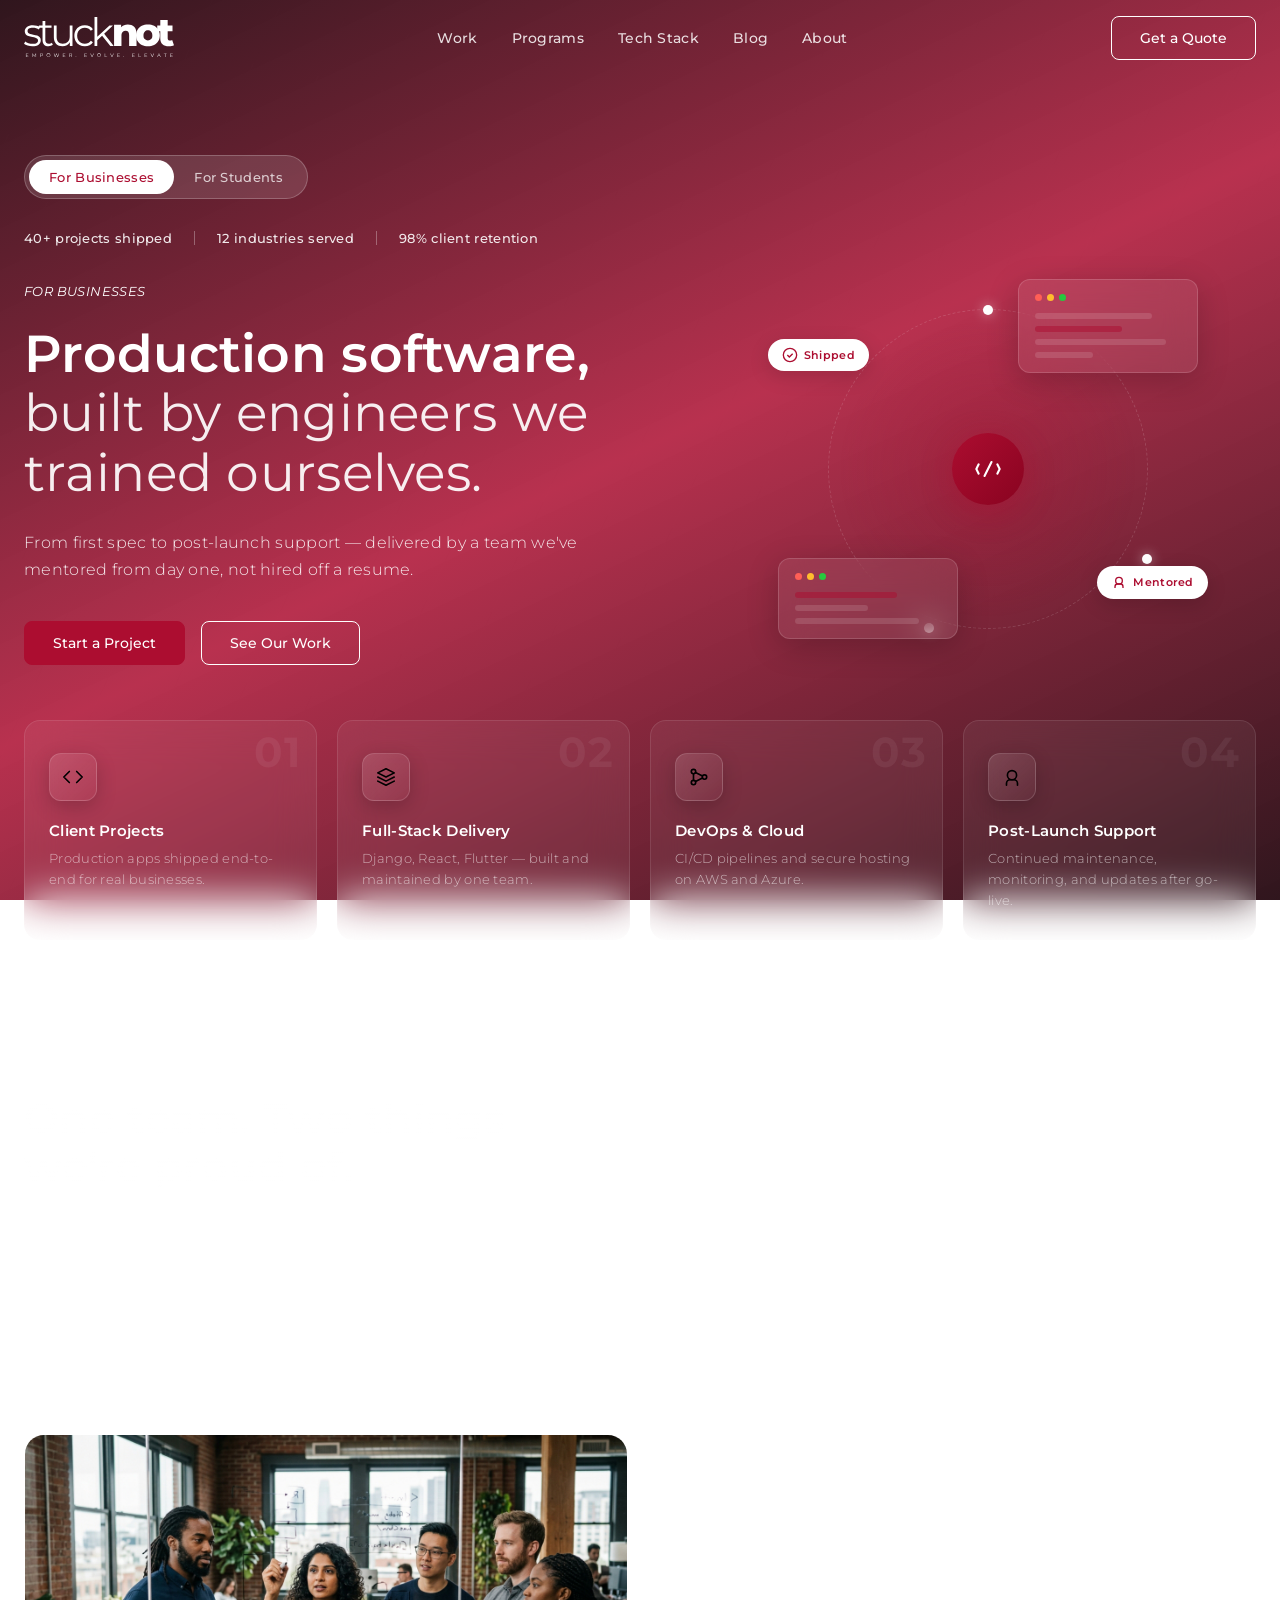
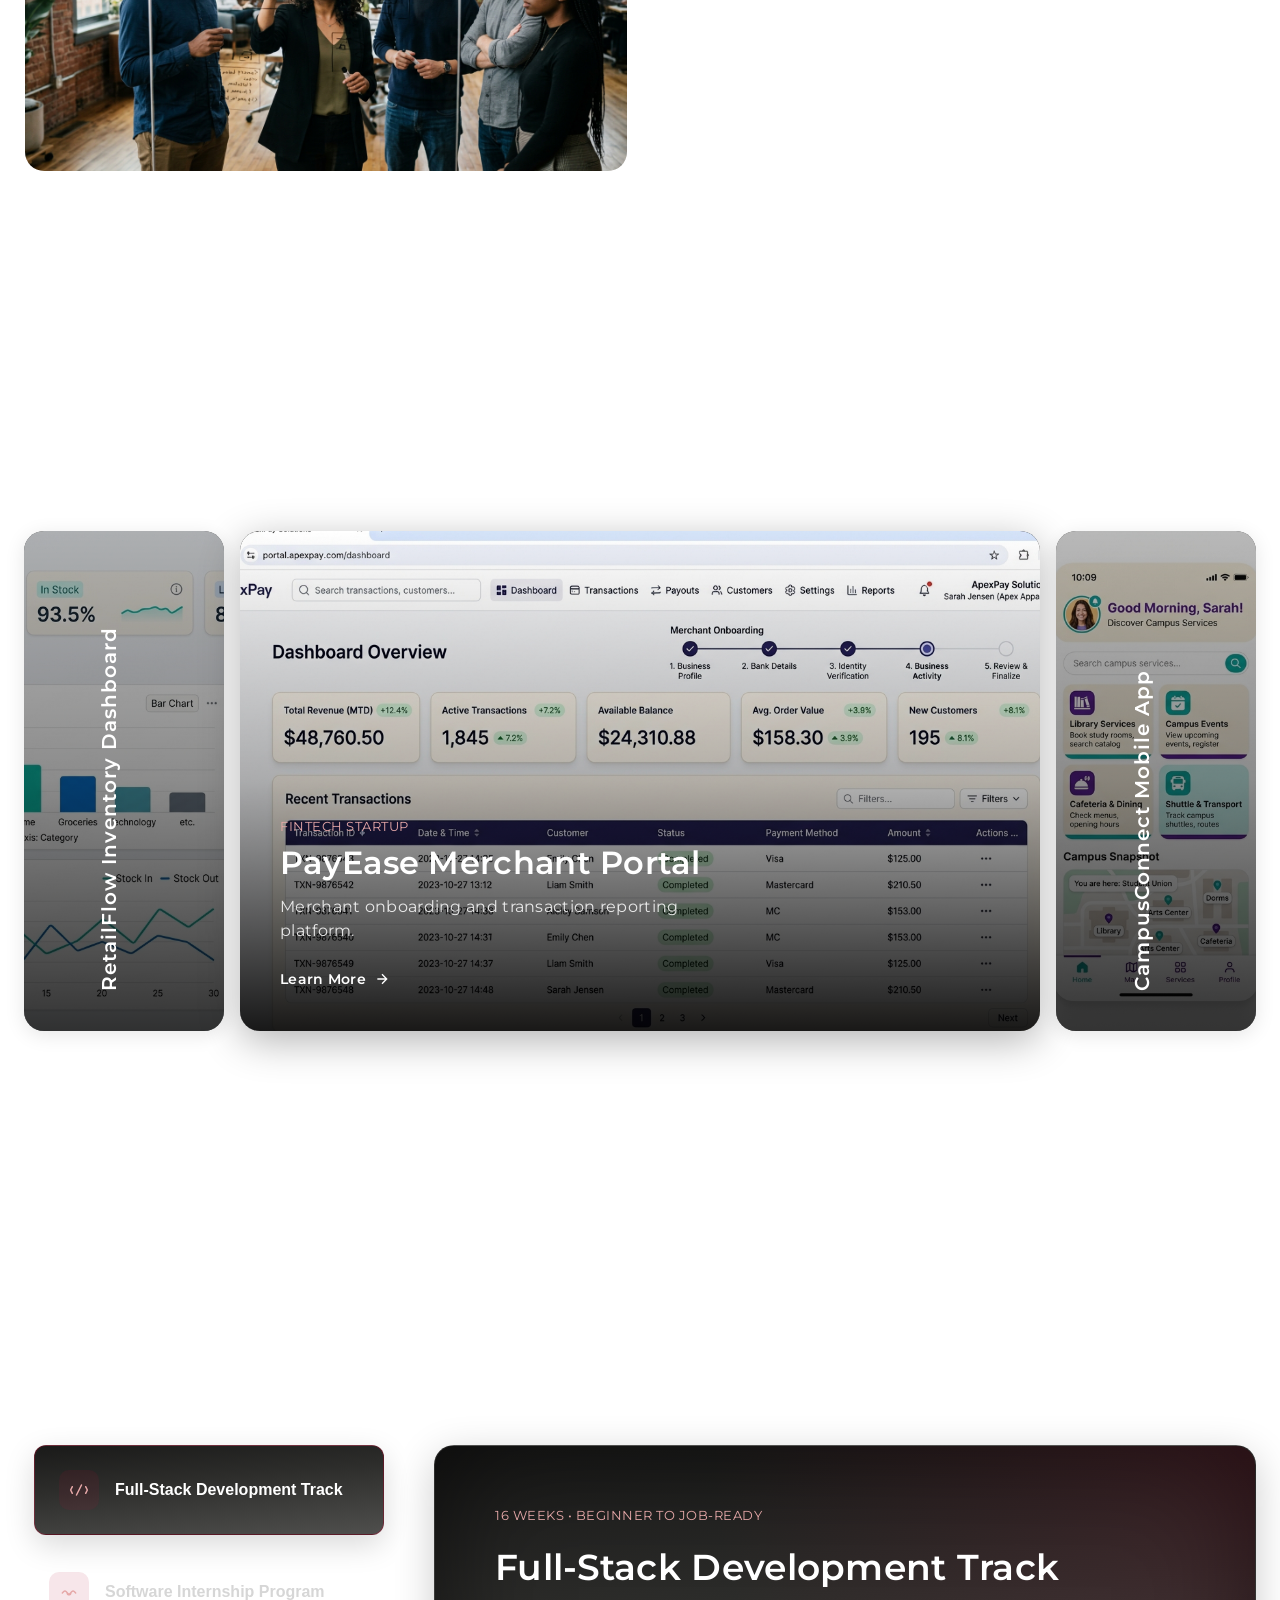
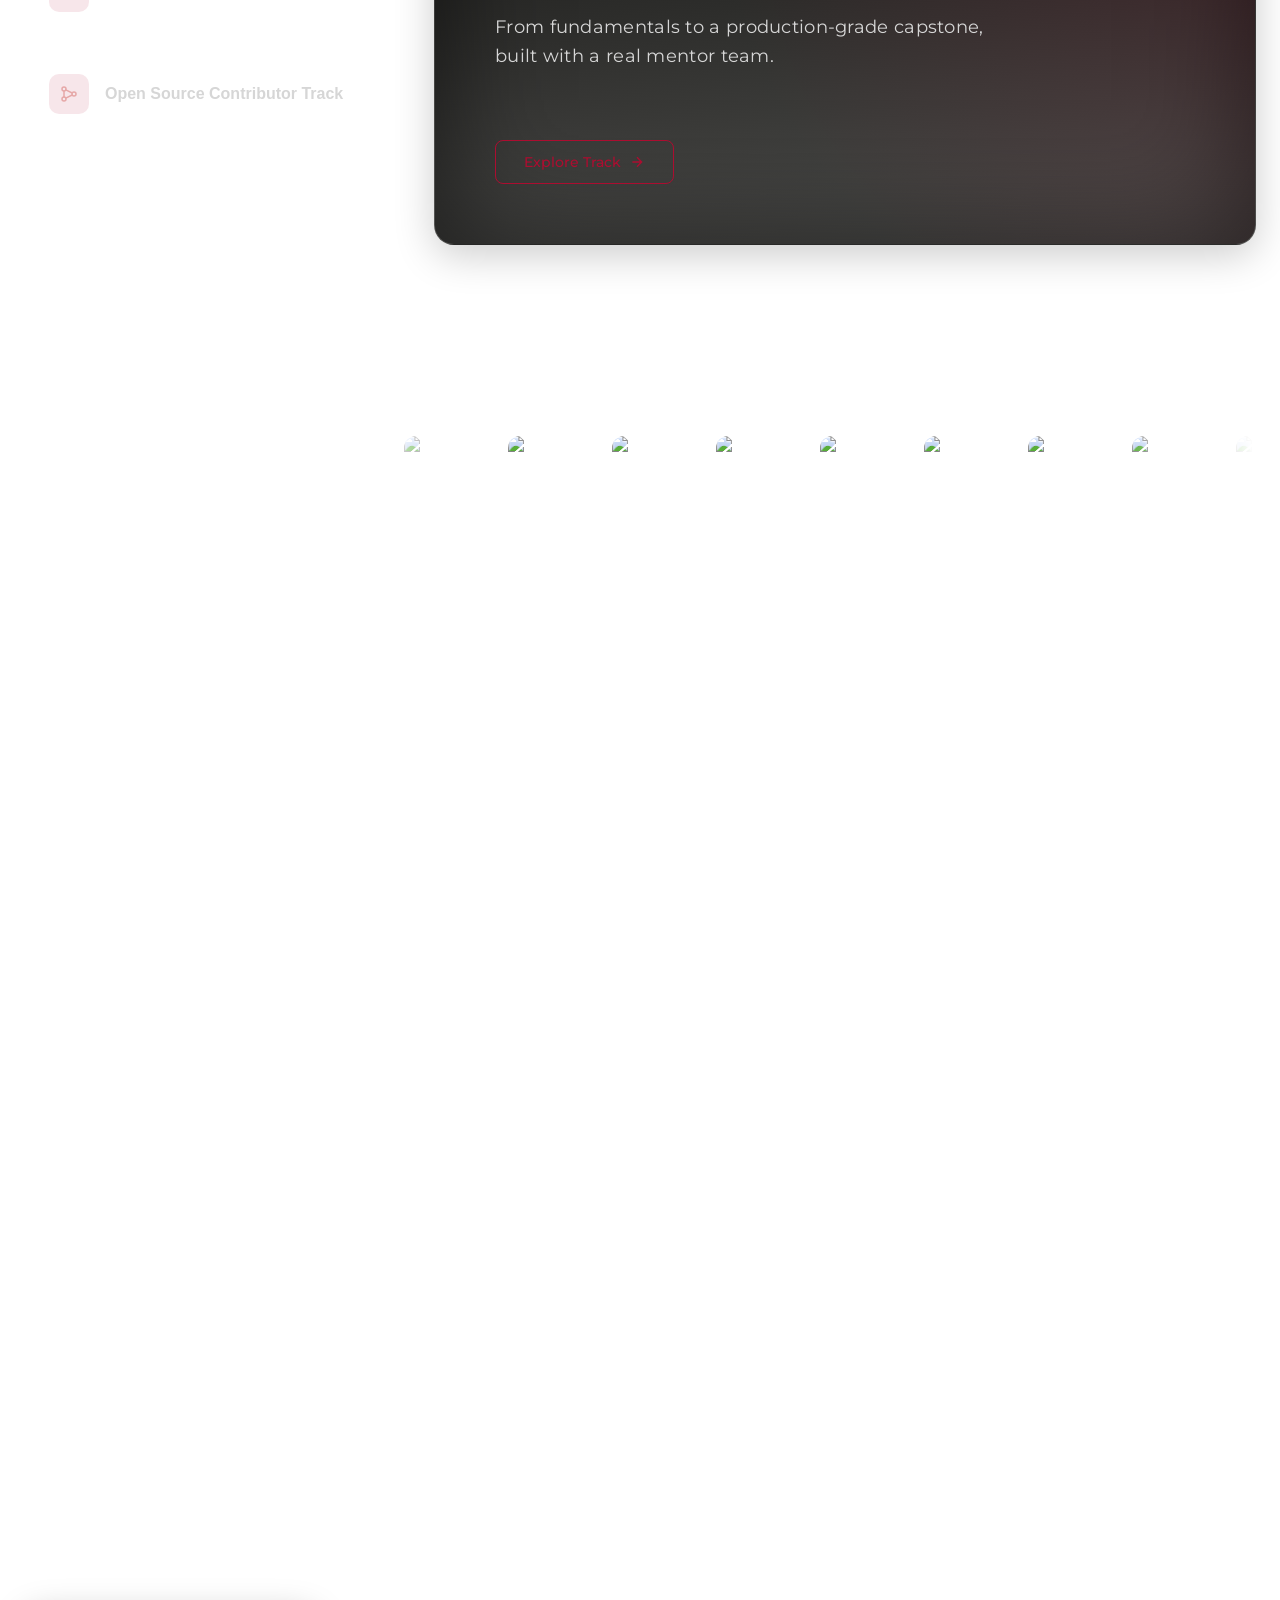
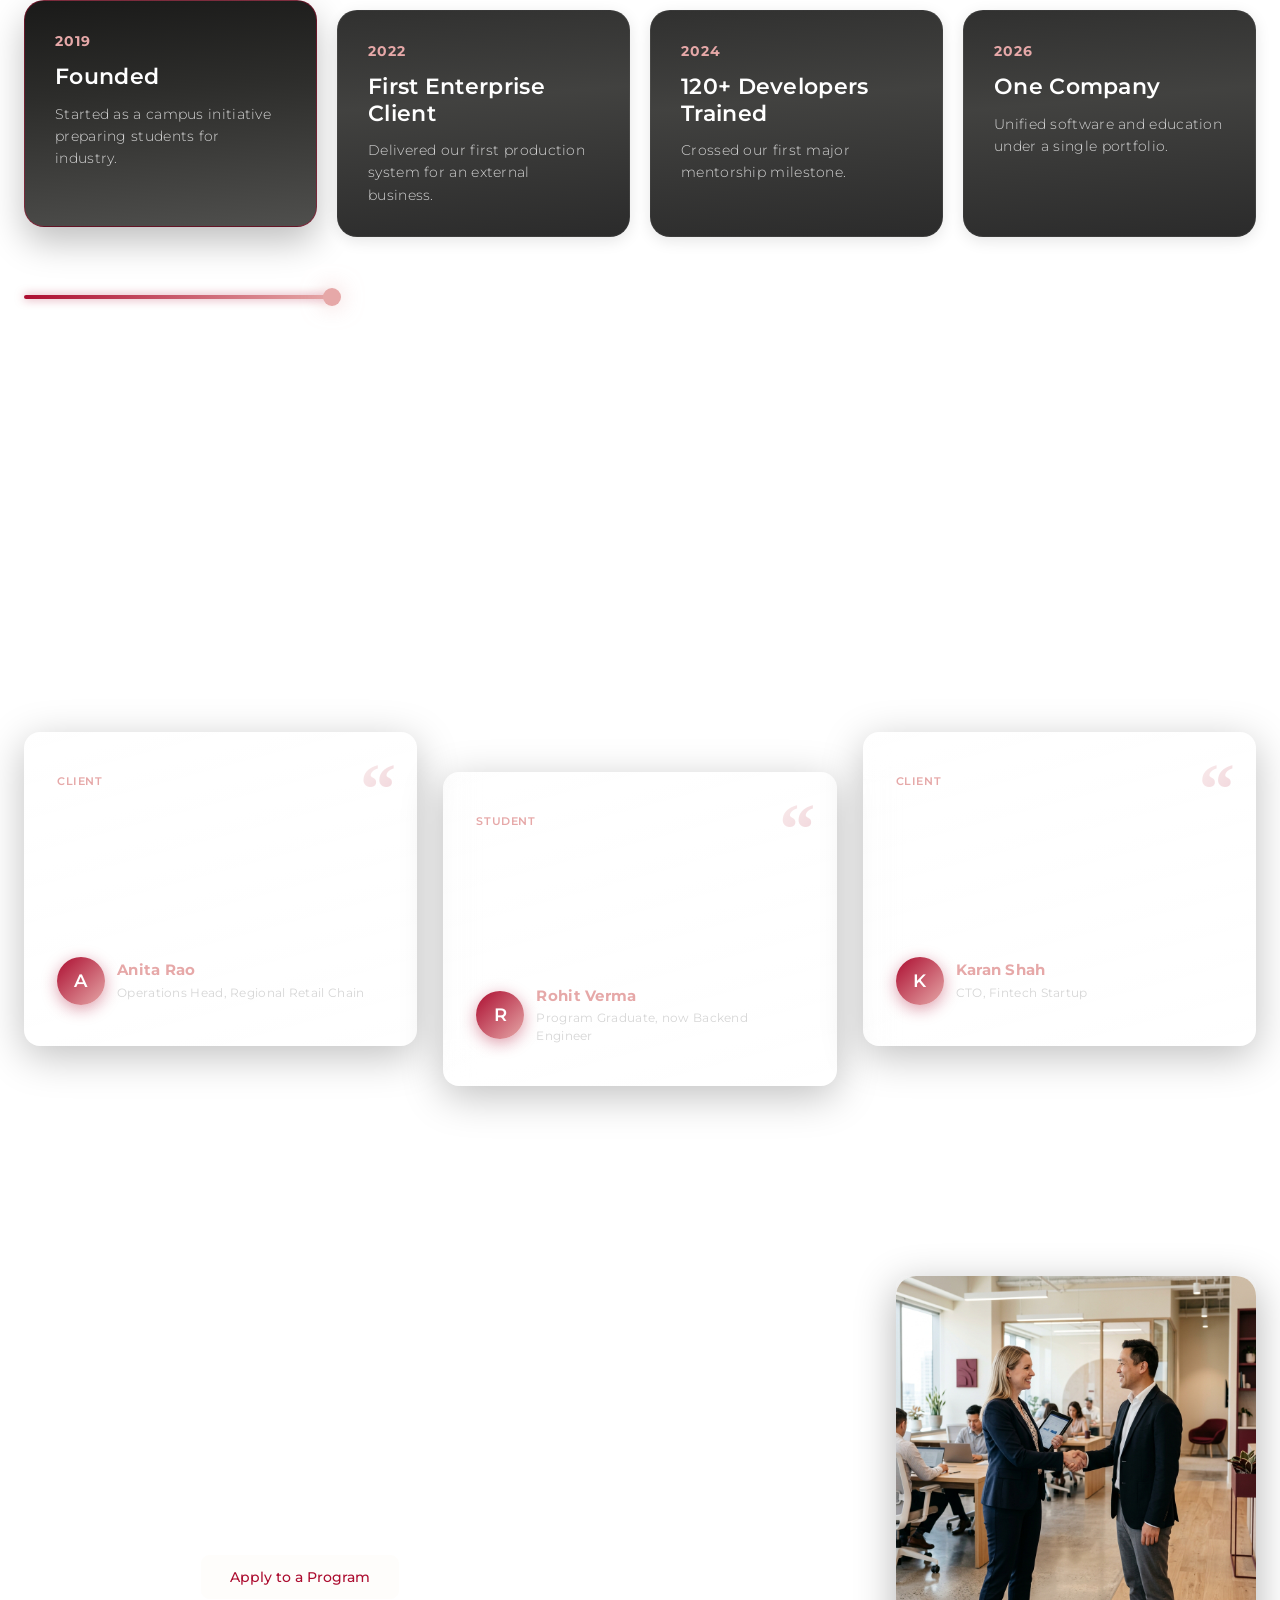
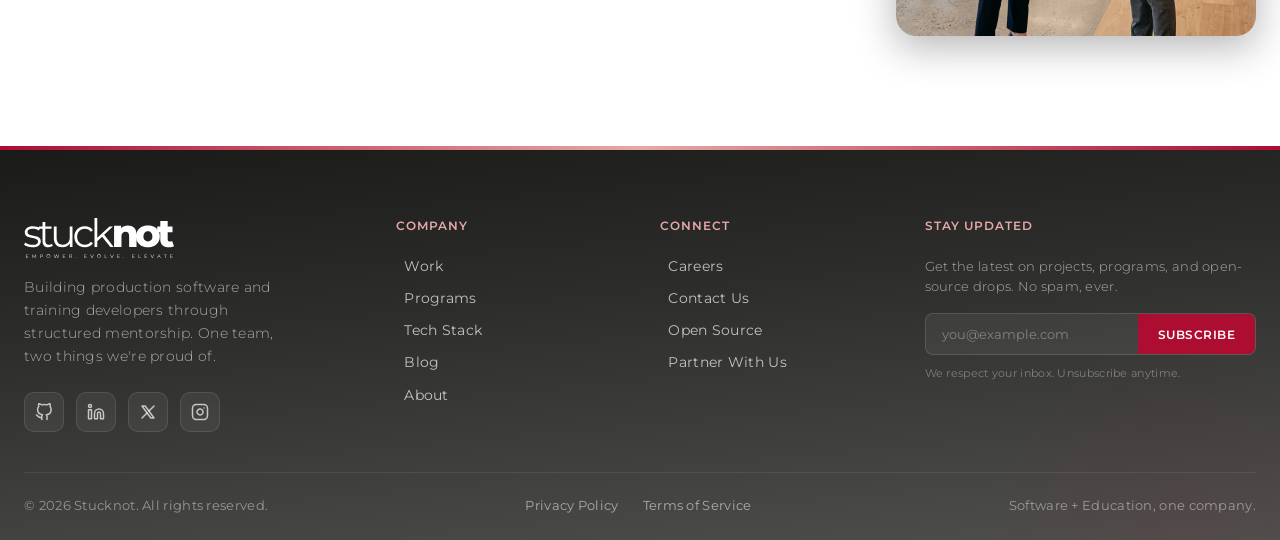
==== index.html @ c9193f36 "new design" ====
<!DOCTYPE html>
<html lang="en">

<head>
  <meta charset="UTF-8">
  <meta name="viewport" content="width=device-width, initial-scale=1.0">
  <title>Stucknot — Software. Education. One Company.</title>
  <meta name="description" content="Stucknot builds production software and trains developers through structured mentorship. One team, two things we're proud of.">
  <link rel="preconnect" href="https://fonts.googleapis.com">
  <link href="https://fonts.googleapis.com/css2?family=Montserrat:wght@300;400;500;600;700&display=swap"
    rel="stylesheet">
  <link rel="stylesheet" href="style.css">
</head>

<body data-view="company">

  <!-- ============ HEADER ============ -->
  <header class="header">
    <div class="container">
      <div class="logo">
        <a class="logo-img" aria-label="Stucknot Home">
        </a>
      </div>
      <ul class="nav-links">
        <li><a href="#work">Work</a></li>
        <li><a href="#programs">Programs</a></li>
        <li><a href="#tech">Tech Stack</a></li>
        <li><a href="#blog">Blog</a></li>
        <li><a href="#achievements">About</a></li>
      </ul>
      <div class="header-right">
        <button class="base-button secondary-btn" aria-label="Request a quote">Get a Quote</button>
      </div>
    </div>
  </header>

  <!-- ============ HERO ============ -->
  <section class="hero-bg brand-dark">
    <div class="brand-glow-blob"></div>
    <div class="hero-header">
      <div class="audience-toggle" role="tablist" aria-label="Choose your audience">
        <button class="toggle-btn active" data-view="company" role="tab" aria-selected="true">For Businesses</button>
        <button class="toggle-btn" data-view="student" role="tab" aria-selected="false">For Students</button>
      </div>
      <div class="hero-content-wrapper">
        <div class="hero-text-col" id="fade-text">
          <div class="trust-line" id="trust-line"></div>
          <div class="hero-eyebrow" id="eyebrow"></div>
          <h1 class="hero-heading-text" id="headline"></h1>
          <p class="hero-subheading-text" id="subheading"></p>
          <div class="hero-header-buttons" id="cta-buttons"></div>
        </div>
        <div class="hero-illustration-col">
          <div class="hero-anim">
            <!-- Glow blob background -->
            <div class="hero-anim-glow"></div>
            <!-- Orbiting ring -->
            <div class="hero-anim-orbit">
              <div class="orbit-dot orbit-dot-1"></div>
              <div class="orbit-dot orbit-dot-2"></div>
              <div class="orbit-dot orbit-dot-3"></div>
            </div>
            <!-- Floating code card 1 -->
            <div class="hero-float-card card-1">
              <div class="float-card-bar">
                <span class="dot red"></span><span class="dot yellow"></span><span class="dot green"></span>
              </div>
              <div class="float-card-line w80"></div>
              <div class="float-card-line w60 accent"></div>
              <div class="float-card-line w90"></div>
              <div class="float-card-line w40"></div>
            </div>
            <!-- Floating code card 2 -->
            <div class="hero-float-card card-2">
              <div class="float-card-bar">
                <span class="dot red"></span><span class="dot yellow"></span><span class="dot green"></span>
              </div>
              <div class="float-card-line w70 accent"></div>
              <div class="float-card-line w50"></div>
              <div class="float-card-line w85"></div>
            </div>
            <!-- Center icon -->
            <div class="hero-anim-center">
              <svg viewBox="0 0 24 24" fill="none" stroke="#fff" stroke-width="1.8" stroke-linecap="round" stroke-linejoin="round">
                <path d="M9 18l6-12M4 8l-2 4 2 4M20 8l2 4-2 4"/>
              </svg>
            </div>
            <!-- Floating badges -->
            <div class="hero-badge badge-1">
              <svg viewBox="0 0 24 24" width="16" height="16" fill="none" stroke="#AC0D30" stroke-width="2"><circle cx="12" cy="12" r="10"/><path d="M8 12l3 3 5-5"/></svg>
              <span>Shipped</span>
            </div>
            <div class="hero-badge badge-2">
              <svg viewBox="0 0 24 24" width="16" height="16" fill="none" stroke="#AC0D30" stroke-width="2"><path d="M12 15a5 5 0 100-10 5 5 0 000 10z"/><path d="M6 21v-2a4 4 0 014-4h4a4 4 0 014 4v2"/></svg>
              <span>Mentored</span>
            </div>
          </div>
        </div>
      </div>
    </div>
    <div class="summarise-section">
      <div class="summarise-details">
        <div class="summarise-details-list-upper">
          <div class="summarise-details-list" id="fade-cards"></div>
        </div>
      </div>
    </div>
  </section>

  <!-- ============ OUR STORY ============ -->
  <section class="our-story section decor-host">
    <div class="decor-ring"></div>
    <div class="decor-glow"></div>
    <div class="container">
      <div class="our-story-bento reveal">
        <!-- Main Text Card -->
        <div class="bento-card bento-text">
          <span class="section-eyebrow">OUR STORY</span>
          <h2 class="section-heading">One team. Two things we're proud of.</h2>
          <p class="accent-text">
            Stucknot started as a way to prepare students for the industry while they were still in
            college. Along the way we started taking on real client work — and realized the two
            weren't separate: the best developers we trained were the ones who'd shipped something
            real, and the best client work came from people who'd been properly mentored, not just hired.
            So we stopped running them as two businesses.
          </p>
        </div>
        
        <!-- Image Card -->
        <div class="bento-card bento-image">
          <img src="images/team-collaboration.jpg" alt="Stucknot team collaboration" loading="lazy" decoding="async">
        </div>
        
        <!-- Flywheel Card -->
        <div class="bento-card bento-flywheel">
          <div class="flywheel-wrap">
            <div class="flywheel">
              <svg class="flywheel-ring" viewBox="0 0 340 340">
                <defs>
                  <linearGradient id="lineGradTop" x1="0%" y1="100%" x2="0%" y2="0%">
                    <stop offset="0%" stop-color="#ffffff" stop-opacity="0" />
                    <stop offset="100%" stop-color="#ffffff" stop-opacity="0.6" />
                  </linearGradient>
                  <linearGradient id="lineGradBottom" x1="0%" y1="0%" x2="0%" y2="100%">
                    <stop offset="0%" stop-color="#ffffff" stop-opacity="0" />
                    <stop offset="100%" stop-color="#ffffff" stop-opacity="0.6" />
                  </linearGradient>
                  <linearGradient id="lineGradLeft" x1="100%" y1="0%" x2="0%" y2="0%">
                    <stop offset="0%" stop-color="#ffffff" stop-opacity="0" />
                    <stop offset="100%" stop-color="#ffffff" stop-opacity="0.6" />
                  </linearGradient>
                  <linearGradient id="lineGradRight" x1="0%" y1="0%" x2="100%" y2="0%">
                    <stop offset="0%" stop-color="#ffffff" stop-opacity="0" />
                    <stop offset="100%" stop-color="#ffffff" stop-opacity="0.6" />
                  </linearGradient>
                </defs>
                <!-- Connecting lines -->
                <line x1="170" y1="170" x2="170" y2="22" stroke="url(#lineGradTop)" stroke-width="1.5" opacity="0.6" />
                <line x1="170" y1="170" x2="170" y2="318" stroke="url(#lineGradBottom)" stroke-width="1.5" opacity="0.6" />
                <line x1="170" y1="170" x2="22" y2="170" stroke="url(#lineGradLeft)" stroke-width="1.5" opacity="0.6" />
                <line x1="170" y1="170" x2="318" y2="170" stroke="url(#lineGradRight)" stroke-width="1.5" opacity="0.6" />
                <!-- Dashed orbit ring -->
                <circle cx="170" cy="170" r="148" fill="none" stroke="#ffffff" stroke-width="2" stroke-dasharray="5 9" opacity="0.15" />
                <!-- Directional arrows -->
                <path d="M170 16 l10 18 h-20 z" fill="#ffffff" opacity="0.3" transform="rotate(35 170 170)" />
                <path d="M170 16 l10 18 h-20 z" fill="#ffffff" opacity="0.3" transform="rotate(125 170 170)" />
                <path d="M170 16 l10 18 h-20 z" fill="#ffffff" opacity="0.3" transform="rotate(215 170 170)" />
                <path d="M170 16 l10 18 h-20 z" fill="#ffffff" opacity="0.3" transform="rotate(305 170 170)" />
              </svg>
              <div class="flywheel-center">
                <div class="flywheel-center-label">ONE<br>COMPANY</div>
              </div>
              <div class="flywheel-node node-top">
                <div class="node-icon"><svg viewBox="0 0 24 24" fill="none" stroke="#fff" stroke-width="1.8" stroke-linecap="round" stroke-linejoin="round">
                    <path d="M11 14l-2.5-2.5a2 2 0 00-2.8 0L4 13.2M13 14l2.5-2.5a2 2 0 012.8 0L20 13.2M11 14l1 1a1.5 1.5 0 002-2M13 14l-1 1a1.5 1.5 0 01-2-2" />
                  </svg></div>
                <div class="node-label">Client Projects</div>
              </div>
              <div class="flywheel-node node-right">
                <div class="node-icon"><svg viewBox="0 0 24 24" fill="none" stroke="#fff" stroke-width="1.8" stroke-linecap="round" stroke-linejoin="round">
                    <path d="M12 15a5 5 0 100-10 5 5 0 000 10z" />
                    <path d="M6 21v-2a4 4 0 014-4h4a4 4 0 014 4v2" />
                  </svg></div>
                <div class="node-label">Mentor-Led Delivery</div>
              </div>
              <div class="flywheel-node node-bottom">
                <div class="node-icon"><svg viewBox="0 0 24 24" fill="none" stroke="#fff" stroke-width="1.8" stroke-linecap="round" stroke-linejoin="round">
                    <circle cx="6" cy="6" r="2.4" />
                    <circle cx="6" cy="18" r="2.4" />
                    <circle cx="18" cy="12" r="2.4" />
                    <path d="M6 8.4v7.2M8.2 7l7.6 3.8M8.2 17l7.6-3.8" />
                  </svg></div>
                <div class="node-label">Open Source</div>
              </div>
              <div class="flywheel-node node-left">
                <div class="node-icon"><svg viewBox="0 0 24 24" fill="none" stroke="#fff" stroke-width="1.8" stroke-linecap="round" stroke-linejoin="round">
                    <path d="M12 3l9 4.5-9 4.5-9-4.5L12 3z" />
                    <path d="M3 12l9 4.5 9-4.5M3 16.5l9 4.5 9-4.5" />
                  </svg></div>
                <div class="node-label">Careers, Not<br>Certificates</div>
              </div>
            </div>
          </div>
        </div>
      </div>
    </div>
  </section>

  <!-- ============ FEATURED WORK ============ -->
  <section class="section decor-host" id="work">
    <div class="decor-ring"></div>
    <div class="decor-glow"></div>
    <div class="container">
      <span class="section-eyebrow">FEATURED WORK</span>
      <h2 class="section-heading">Real projects, real businesses.</h2>
      <div class="card-grid" id="projects-grid"></div>
    </div>
  </section>

  <!-- ============ PROGRAMS ============ -->
  <section class="section programs decor-host" id="programs">
    <div class="decor-ring"></div>
    <div class="decor-glow"></div>
    <div class="container reveal">
      <span class="section-eyebrow">PROGRAMS</span>
      <h2 class="section-heading">Structured paths, not loose tutorials.</h2>
      <div class="programs-tabs-container" id="programs-tabs"></div>
    </div>
  </section>

  <!-- ============ TECH STACK ============ -->
  <section class="section tech-section decor-host" id="tech">
    <div class="decor-ring"></div>
    <div class="decor-glow"></div>
    <div class="container reveal tech-flex-container">
      <div class="tech-text-wrap">
        <span class="section-eyebrow">OUR TECH STACK</span>
        <h2 class="section-heading" style="margin-bottom: 0; font-size: 24px;">Built with tools that scale.</h2>
      </div>
      <div class="tech-marquee-wrapper" id="tech-marquee"></div>
    </div>
  </section>

  <!-- ============ OPEN SOURCE & BLOG ============ -->
  <section class="section oss-blog decor-host" id="blog">
    <div class="decor-ring"></div>
    <div class="decor-glow"></div>
    <div class="container reveal">
      <span class="section-eyebrow">BUILDING IN PUBLIC</span>
      <h2 class="section-heading">Technical writing and open source.</h2>
      <div class="oss-blog-inner">
        <div>
          <div class="list-block-heading">Latest from the blog</div>
          <div id="blog-list"></div>
        </div>
        <div>
          <div class="list-block-heading">Open source repositories</div>
          <div id="repo-list"></div>
        </div>
      </div>
    </div>
  </section>

  <!-- ============ ACHIEVEMENTS ============ -->
  <section class="section achievements decor-host" id="achievements">
    <div class="decor-ring"></div>
    <div class="decor-glow"></div>
    <div class="container reveal">
      <span class="section-eyebrow">ACHIEVEMENTS</span>
      <h2 class="section-heading">A track record, not just a promise.</h2>
      <div class="progress-stepper" id="milestone-grid"></div>
    </div>
  </section>

  <!-- ============ TESTIMONIALS ============ -->
  <section class="section testimonial decor-host">
    <div class="decor-ring"></div>
    <div class="decor-glow"></div>
    <div class="container reveal">
      <span class="section-eyebrow">TESTIMONIALS</span>
      <h2 class="section-heading">From clients and graduates alike.</h2>
      <div class="testimonial-grid" id="testimonial-grid"></div>
    </div>
  </section>

  <!-- ============ CONTACT ============ -->
  <section class="section contact-us brand-dark">
    <div class="brand-glow-blob"></div>
    <div class="container contact-inner reveal">
      <div class="contact-left">
        <span class="section-eyebrow on-dark">GET STARTED</span>
        <h2 class="section-heading on-dark">Whichever brought you here, let's talk.</h2>
        <p class="contact-desc">
          Whether you need software built or you're ready to start building it yourself, the first step is the same
          conversation.
        </p>
        <div class="contact-buttons">
          <button class="base-button secondary-btn" aria-label="Start a project inquiry">Start a Project</button>
          <button class="base-button btn-white" aria-label="Apply to a training program">Apply to a Program</button>
        </div>
      </div>
      <div class="contact-illustration">
        <img src="images/contact-partnership.png" alt="Partnership illustration" loading="lazy" decoding="async">
      </div>
    </div>
  </section>

  <!-- ============ FOOTER ============ -->
  <footer class="footer brand-dark">
    <div class="container">
      <div class="footer-main">
        <div class="footer-inner">
          <!-- Brand Column -->
          <div>
            <div class="logo">
              <a class="logo-img" aria-label="Stucknot Home"></a>
            </div>
            <p class="footer-brand-desc">Building production software and training developers through structured mentorship. One team, two things we're proud of.</p>
            <div class="footer-social">
              <a href="#" class="footer-social-link" aria-label="GitHub">
                <svg viewBox="0 0 24 24" fill="none" stroke="currentColor" stroke-width="2" stroke-linecap="round" stroke-linejoin="round">
                  <path d="M9 19c-5 1.5-5-2.5-7-3m14 6v-3.87a3.37 3.37 0 0 0-.94-2.61c3.14-.35 6.44-1.54 6.44-7A5.44 5.44 0 0 0 20 4.77 5.07 5.07 0 0 0 19.91 1S18.73.65 16 2.48a13.38 13.38 0 0 0-7 0C6.27.65 5.09 1 5.09 1A5.07 5.07 0 0 0 5 4.77a5.44 5.44 0 0 0-1.5 3.78c0 5.42 3.3 6.61 6.44 7A3.37 3.37 0 0 0 9 18.13V22"/>
                </svg>
              </a>
              <a href="#" class="footer-social-link" aria-label="LinkedIn">
                <svg viewBox="0 0 24 24" fill="none" stroke="currentColor" stroke-width="2" stroke-linecap="round" stroke-linejoin="round">
                  <path d="M16 8a6 6 0 0 1 6 6v7h-4v-7a2 2 0 0 0-2-2 2 2 0 0 0-2 2v7h-4v-7a6 6 0 0 1 6-6z"/>
                  <rect x="2" y="9" width="4" height="12"/>
                  <circle cx="4" cy="4" r="2"/>
                </svg>
              </a>
              <a href="#" class="footer-social-link" aria-label="Twitter / X">
                <svg viewBox="0 0 24 24" fill="none" stroke="currentColor" stroke-width="2" stroke-linecap="round" stroke-linejoin="round">
                  <path d="M4 4l11.733 16H20L8.267 4H4z"/>
                  <path d="M4 20l6.768-6.768M13.232 10.768L20 4"/>
                </svg>
              </a>
              <a href="#" class="footer-social-link" aria-label="Instagram">
                <svg viewBox="0 0 24 24" fill="none" stroke="currentColor" stroke-width="2" stroke-linecap="round" stroke-linejoin="round">
                  <rect x="2" y="2" width="20" height="20" rx="5" ry="5"/>
                  <path d="M16 11.37A4 4 0 1 1 12.63 8 4 4 0 0 1 16 11.37z"/>
                  <line x1="17.5" y1="6.5" x2="17.51" y2="6.5"/>
                </svg>
              </a>
            </div>
          </div>

          <!-- Company Column -->
          <div>
            <div class="footer-col-heading">Company</div>
            <div class="footer-links">
              <a href="#work">Work</a>
              <a href="#programs">Programs</a>
              <a href="#tech">Tech Stack</a>
              <a href="#blog">Blog</a>
              <a href="#achievements">About</a>
            </div>
          </div>

          <!-- Connect Column -->
          <div>
            <div class="footer-col-heading">Connect</div>
            <div class="footer-links">
              <a href="#">Careers</a>
              <a href="#">Contact Us</a>
              <a href="#">Open Source</a>
              <a href="#">Partner With Us</a>
            </div>
          </div>

          <!-- Newsletter Column -->
          <div>
            <div class="footer-col-heading">Stay Updated</div>
            <p class="footer-newsletter-desc">Get the latest on projects, programs, and open-source drops. No spam, ever.</p>
            <form class="footer-newsletter-form" onsubmit="event.preventDefault();">
              <input type="email" class="footer-newsletter-input" placeholder="you@example.com" aria-label="Email address" required>
              <button type="submit" class="footer-newsletter-btn">Subscribe</button>
            </form>
            <p class="footer-newsletter-note">We respect your inbox. Unsubscribe anytime.</p>
          </div>
        </div>
      </div>

      <div class="footer-bottom">
        <span>&copy; 2026 Stucknot. All rights reserved.</span>
        <div class="footer-bottom-links">
          <a href="#">Privacy Policy</a>
          <a href="#">Terms of Service</a>
        </div>
        <span>Software + Education, one company.</span>
      </div>
    </div>
  </footer>

  <!-- Back to Top Button -->
  <button id="back-to-top" class="back-to-top" aria-label="Scroll to top">
    <svg viewBox="0 0 24 24" fill="none" stroke="currentColor" stroke-width="2.5" stroke-linecap="round" stroke-linejoin="round">
      <path d="M18 15l-6-6-6 6"/>
    </svg>
  </button>

  <script src="main.js"></script>
</body>

</html>
---- style.css ----
/* ==========================================================================
   STUCKNOT — Hero Brand Gradient Theme
   Matches the exact rich Maroon hero section:
   - Gradient: 155deg deep burgundy (rgba(30,2,10,0.88)) to vibrant maroon (rgba(172,13,48,0.82))
   - Subtle repeating grid overlay lines
   - Clean elevated white cards with rich maroon icons & accents
   ========================================================================== */

/* ---------- 1. DESIGN TOKENS ---------- */
:root {
  /* Brand Colors — strict palette */
  --maroon: #AC0D30;
  --maroon-dark: #890320;
  --maroon-light: #c14a5d;
  --maroon-tint: rgba(172, 13, 48, 0.08);

  /* Expanded Brand Colors */
  --cream: #FEFDFB;
  --cream-warm: #F8F4F0;
  --rose: #E6A8A8;
  --charcoal: #4F4F4D;
  --black: #000000;
  --silver: #D6D6D6;

  /* Hero Gradient Colors */
  --bg-gradient-start: rgba(30, 2, 10, 0.92);
  --bg-gradient-mid: rgba(172, 13, 48, 0.85);
  --bg-gradient-end: rgba(30, 2, 10, 0.92);

  /* Card & Text Colors */
  --white: #ffffff;
  --card-bg: var(--cream);
  --text-dark: var(--black);
  --text-sub: var(--charcoal);
  --text-muted: var(--silver);
  --text-light: rgba(255, 255, 255, 0.92);
  --text-light-sub: rgba(255, 255, 255, 0.82);

  /* Shadows & Radii */
  --card-shadow: 0 10px 35px rgba(0, 0, 0, 0.18);
  --card-shadow-hover: 0 16px 45px rgba(0, 0, 0, 0.28);
  --radius-sm: 8px;
  --radius-md: 12px;
  --radius-lg: 16px;
  --radius-full: 9999px;

  /* Transitions */
  --ease-out: cubic-bezier(0.16, 1, 0.3, 1);
  --transition-base: 0.3s var(--ease-out);
  --transition-fast: 0.2s var(--ease-out);
}

/* Global Reveal Animations */
.reveal {
  opacity: 0;
  transform: translateY(30px);
  transition: opacity 0.8s var(--ease-out), transform 0.8s var(--ease-out);
}

.reveal.visible {
  opacity: 1;
  transform: translateY(0);
}

.reveal-stagger-1 { transition-delay: 0.1s; }
.reveal-stagger-2 { transition-delay: 0.2s; }
.reveal-stagger-3 { transition-delay: 0.3s; }
.reveal-stagger-4 { transition-delay: 0.4s; }

/* ---------- 2. RESET & BODY (Exact Hero Gradient) ---------- */
*,
*:before,
*:after {
  box-sizing: border-box;
  margin: 0;
  padding: 0;
}

html {
  scroll-behavior: smooth;
  scroll-padding-top: 80px;
  overflow-x: hidden;
}

body {
  font-family: 'Montserrat', sans-serif;
  font-size: 16px;
  line-height: 1.5;
  letter-spacing: .3px;
  color: var(--text-light);
  -webkit-font-smoothing: antialiased;
  -moz-osx-font-smoothing: grayscale;
  overflow-x: hidden;
}

body::before {
  content: '';
  position: fixed;
  top: 0;
  left: 0;
  width: 100%;
  height: 100vh;
  z-index: -1;
  background:
    linear-gradient(155deg, var(--bg-gradient-start) 0%, var(--bg-gradient-mid) 50%, var(--bg-gradient-end) 100%),
    repeating-linear-gradient(115deg, rgba(255, 255, 255, 0.035) 0px, rgba(255, 255, 255, 0.035) 1px, transparent 1px, transparent 64px);
  pointer-events: none;
}

@media (prefers-reduced-motion: reduce) {
  * {
    animation: none !important;
    transition: none !important;
  }
}

a {
  text-decoration: none;
  color: inherit;
  cursor: pointer;
}

ul {
  list-style: none;
}

.container {
  max-width: 1280px;
  width: 100%;
  padding: 0 24px;
  margin: auto;
}

.section {
  padding: 120px 0;
  margin: 0 auto;
  position: relative;
  z-index: 1;
}

/* Decorative ring & glow overlays across sections */
.decor-host {
  position: relative;
  overflow: hidden;
}

.decor-host .container {
  position: relative;
  z-index: 1;
}

.decor-ring {
  display: none; /* Removed as per user request to clean up background cuts */
}

.decor-glow {
  display: none; /* Removed as per user request */
}

/* Section Dividers */
.section-divider {
  display: none; /* Removed weird horizontal cuts between sections */
}

/* ---------- 3. SHARED TYPOGRAPHY (Light on Hero Gradient) ---------- */
.section-eyebrow {
  font-size: 12.5px;
  font-style: italic;
  color: var(--white);
  opacity: .9;
  display: inline-block;
  margin-bottom: 15px;
  letter-spacing: .4px;
}

/* Removed .section-eyebrow::before for consistency */

.section-heading {
  font-size: 42px;
  font-weight: 600;
  line-height: 1.15;
  margin-bottom: 20px;
  max-width: 22ch;
  color: var(--white);
}

.accent-text {
  font-size: 16px;
  line-height: 1.75;
  font-weight: 300;
  max-width: 560px;
  position: relative;
  color: var(--text-light-sub);
}

/* Removed .accent-text::before to fix alignment */

/* ---------- 4. BUTTONS ---------- */
.base-button {
  cursor: pointer;
  height: 44px;
  font-size: 14px;
  font-weight: 500;
  font-family: 'Montserrat', sans-serif;
  color: var(--white);
  background-color: var(--maroon);
  padding: 0 28px;
  display: inline-flex;
  align-items: center;
  justify-content: center;
  border: 1px solid var(--maroon);
  border-radius: var(--radius-sm);
  transition: all var(--transition-base);
  min-width: 130px;
}

.base-button:hover {
  background-color: var(--maroon-dark);
  border-color: var(--maroon-dark);
  transform: translateY(-2px);
  box-shadow: 0 6px 20px rgba(0, 0, 0, 0.25);
}

.base-button.secondary-btn {
  border-color: var(--white);
  color: var(--white);
  background-color: transparent;
}

.base-button.secondary-btn:hover {
  color: var(--white);
  background-color: var(--maroon-dark);
  border-color: var(--maroon-dark);
  box-shadow: 0 6px 20px rgba(0, 0, 0, 0.2);
}

.base-button.outline-maroon {
  border-color: var(--maroon);
  color: var(--maroon);
  background: transparent;
}

.base-button.outline-maroon:hover {
  background: var(--maroon);
  color: var(--white);
  box-shadow: 0 6px 20px rgba(172, 13, 48, 0.25);
}

.base-button.btn-white {
  background: var(--cream);
  color: var(--maroon);
  border-color: var(--cream);
}

.base-button.btn-white:hover {
  background: var(--cream-warm);
  box-shadow: 0 6px 25px rgba(254, 253, 251, 0.2);
  transform: translateY(-2px);
}

/* ---------- 5. SCROLL REVEAL & STAGGER ---------- */
.reveal {
  opacity: 0;
  transform: translateY(20px);
  transition: opacity .6s var(--ease-out), transform .6s var(--ease-out);
}

.reveal.in-view {
  opacity: 1;
  transform: translateY(0);
}

.reveal-stagger-1 { transition-delay: .1s; }
.reveal-stagger-2 { transition-delay: .2s; }
.reveal-stagger-3 { transition-delay: .3s; }
.reveal-stagger-4 { transition-delay: .4s; }
.reveal-stagger-5 { transition-delay: .5s; }
.reveal-stagger-6 { transition-delay: .6s; }

/* ---------- 6. HEADER ---------- */
.header {
  position: fixed;
  top: 0;
  left: 0;
  right: 0;
  z-index: 999;
  padding: 16px 0;
  transition: padding var(--transition-base), background var(--transition-base),
    backdrop-filter var(--transition-base), box-shadow var(--transition-base);
}

/* ---------- 13. TECH STACK MARQUEE ---------- */
.tech-section {
  padding: 30px 0;
  overflow: hidden;
  background: rgba(255,255,255,0.02); /* Subtle separation */
  border-top: 1px solid rgba(255,255,255,0.05);
  border-bottom: 1px solid rgba(255,255,255,0.05);
}

.tech-flex-container {
  display: flex;
  align-items: center;
  justify-content: space-between;
  gap: 40px;
}

.tech-text-wrap {
  flex-shrink: 0;
  max-width: 280px;
}

.tech-marquee-wrapper {
  flex-grow: 1;
  width: auto;
  position: relative;
  display: flex;
  overflow: hidden;
  mask-image: linear-gradient(to right, transparent, black 10%, black 90%, transparent);
  -webkit-mask-image: linear-gradient(to right, transparent, black 10%, black 90%, transparent);
}

.tech-marquee-track {
  display: flex;
  align-items: center;
  gap: 60px;
  animation: marquee 35s linear infinite;
  padding-left: 60px;
}

.tech-icon-img {
  width: 36px; /* Shrink icons slightly to save space */
  height: 36px;
  opacity: 0.8;
  transition: opacity 0.3s;
}

.tech-icon-img:hover {
  opacity: 1;
}

@media (max-width: 992px) {
  .tech-flex-container {
    flex-direction: column;
    align-items: flex-start;
    gap: 20px;
  }
  .tech-text-wrap {
    max-width: 100%;
  }
}

.header .container {
  display: flex;
  align-items: center;
  justify-content: space-between;
}

.logo-img {
  background: url(images/logo-svg-white.svg) no-repeat;
  width: 150px;
  display: block;
  height: 42px;
  background-size: 150px;
  transition:
    background-size .35s ease,
    height .35s ease,
    opacity .25s ease;
}

.header.scrolled .logo-img {
  background: url(images/logo-svg-red.svg) no-repeat;
  background-size: 120px;
  height: 34px;
}

.nav-links {
  display: flex;
  gap: 34px;
}

.nav-links a {
  color: var(--white);
  font-size: 14px;
  font-weight: 500;
  opacity: .85;
  position: relative;
  transition: opacity .2s;
}

.nav-links a::after {
  content: "";
  position: absolute;
  bottom: -4px;
  left: 0;
  width: 0;
  height: 1.5px;
  background: var(--white);
  transition: width var(--transition-base);
  border-radius: 1px;
}

.nav-links a:hover {
  opacity: 1;
}

.nav-links a:hover::after {
  width: 100%;
}

.header-right {
  display: flex;
  align-items: center;
  gap: 26px;
}

.header.scrolled {
  padding: 10px 0;
  background:  rgba(255, 255, 255, 0.85);
  backdrop-filter: blur(20px);
  -webkit-backdrop-filter: blur(20px);
  box-shadow: 0 4px 30px rgba(0, 0, 0, 0.08);
}

.header.scrolled .nav-links a {
  color: var(--charcoal);
}

.header.scrolled .nav-links a::after {
  background: var(--maroon);
}

.header.scrolled .base-button.secondary-btn {
  border-color: var(--maroon);
  color: var(--maroon);
}

.header.scrolled .base-button.secondary-btn:hover {
  background: var(--maroon);
  color: var(--white);
}

/* ---------- 7. HERO SECTION ---------- */
.hero-bg {
  padding: 140px 0 0;
  display: flex;
  flex-direction: column;
  align-items: center;
  justify-content: flex-start;
  min-height: 100vh;
}

.audience-toggle {
  display: inline-flex;
  background: rgba(255, 255, 255, 0.12);
  border: 1px solid rgba(255, 255, 255, 0.22);
  border-radius: 30px;
  padding: 4px;
  margin-bottom: 30px;
  opacity: 0;
  animation: fadeUp .6s ease forwards;
}

.toggle-btn {
  font-family: 'Montserrat', sans-serif;
  font-size: 13px;
  font-weight: 500;
  letter-spacing: .3px;
  color: rgba(255, 255, 255, 0.75);
  background: transparent;
  border: none;
  border-radius: 24px;
  padding: 9px 20px;
  cursor: pointer;
  transition: all .25s ease;
}

.toggle-btn.active {
  background: var(--white);
  color: var(--maroon);
}

.toggle-btn:not(.active):hover {
  color: var(--white);
}

.toggle-btn:focus-visible {
  outline: 2px solid var(--white);
  outline-offset: 2px;
}

.trust-line {
  display: flex;
  align-items: center;
  gap: 22px;
  margin-bottom: 34px;
  flex-wrap: wrap;
}

.trust-line span {
  font-size: 13px;
  font-weight: 500;
  color: rgba(255, 255, 255, 0.9);
  letter-spacing: .3px;
}

.trust-line .divider {
  width: 1px;
  height: 14px;
  background: rgba(255, 255, 255, 0.3);
}

.hero-header {
  display: flex;
  flex-direction: column;
  align-items: flex-start;
  justify-content: center;
  width: 100%;
  max-width: 1280px;
  margin: auto;
  position: relative;
  padding: 0 24px;
}

.hero-content-wrapper {
  display: flex;
  align-items: center;
  gap: 40px;
  width: 100%;
}

.hero-text-col {
  flex: 1 1 55%;
  transition: opacity .18s ease;
}

.hero-text-col.fading {
  opacity: 0;
}

.hero-illustration-col {
  flex: 1 1 45%;
  display: flex;
  align-items: center;
  justify-content: center;
  align-self: flex-start;
  padding-top: 30px;
}

/* ---- Animated Hero Visual ---- */
.hero-anim {
  position: relative;
  width: 420px;
  height: 420px;
}

.hero-anim-glow {
  position: absolute;
  top: 50%;
  left: 50%;
  transform: translate(-50%, -50%);
  width: 300px;
  height: 300px;
  border-radius: 50%;
  background: radial-gradient(circle, rgba(172, 13, 48, 0.25) 0%, transparent 70%);
  animation: glowPulse 4s ease-in-out infinite;
}

@keyframes glowPulse {
  0%, 100% { opacity: .6; transform: translate(-50%, -50%) scale(1); }
  50% { opacity: 1; transform: translate(-50%, -50%) scale(1.15); }
}

/* Orbiting ring */
.hero-anim-orbit {
  position: absolute;
  top: 50%;
  left: 50%;
  width: 320px;
  height: 320px;
  transform: translate(-50%, -50%);
  border: 1.5px dashed rgba(255, 255, 255, 0.15);
  border-radius: 50%;
  animation: slowSpin 30s linear infinite;
}

.orbit-dot {
  position: absolute;
  width: 10px;
  height: 10px;
  border-radius: 50%;
  background: var(--white);
  box-shadow: 0 0 12px rgba(255, 255, 255, 0.5);
}

.orbit-dot-1 { top: -5px; left: 50%; transform: translateX(-50%); }
.orbit-dot-2 { bottom: 20%; right: -5px; }
.orbit-dot-3 { bottom: -5px; left: 30%; }

/* Floating code cards */
.hero-float-card {
  position: absolute;
  background: rgba(255, 255, 255, 0.08);
  backdrop-filter: blur(16px);
  -webkit-backdrop-filter: blur(16px);
  border: 1px solid rgba(255, 255, 255, 0.15);
  border-radius: 12px;
  padding: 14px 16px;
  width: 180px;
  box-shadow: 0 8px 32px rgba(0, 0, 0, 0.2);
}

.card-1 {
  top: 20px;
  right: 0;
  animation: floatCard1 5s ease-in-out infinite;
}

.card-2 {
  bottom: 40px;
  left: 0;
  animation: floatCard2 6s ease-in-out infinite;
}

@keyframes floatCard1 {
  0%, 100% { transform: translateY(0) rotate(2deg); }
  50% { transform: translateY(-12px) rotate(0deg); }
}

@keyframes floatCard2 {
  0%, 100% { transform: translateY(0) rotate(-1deg); }
  50% { transform: translateY(-10px) rotate(1deg); }
}

.float-card-bar {
  display: flex;
  gap: 5px;
  margin-bottom: 12px;
}

.float-card-bar .dot {
  width: 7px;
  height: 7px;
  border-radius: 50%;
}

.float-card-bar .dot.red { background: #ff5f56; }
.float-card-bar .dot.yellow { background: #ffbd2e; }
.float-card-bar .dot.green { background: #27c93f; }

.float-card-line {
  height: 6px;
  border-radius: 3px;
  background: rgba(255, 255, 255, 0.12);
  margin-bottom: 7px;
}

.float-card-line.accent {
  background: rgba(172, 13, 48, 0.5);
}

.float-card-line.w40 { width: 40%; }
.float-card-line.w50 { width: 50%; }
.float-card-line.w60 { width: 60%; }
.float-card-line.w70 { width: 70%; }
.float-card-line.w80 { width: 80%; }
.float-card-line.w85 { width: 85%; }
.float-card-line.w90 { width: 90%; }

.float-card-line:last-child { margin-bottom: 0; }

/* Center icon */
.hero-anim-center {
  position: absolute;
  top: 50%;
  left: 50%;
  transform: translate(-50%, -50%);
  width: 72px;
  height: 72px;
  border-radius: 50%;
  background: linear-gradient(135deg, var(--maroon), var(--maroon-dark));
  display: flex;
  align-items: center;
  justify-content: center;
  box-shadow: 0 8px 30px rgba(172, 13, 48, 0.4);
  animation: centerPulseHero 3s ease-in-out infinite;
}

.hero-anim-center svg {
  width: 28px;
  height: 28px;
}

@keyframes centerPulseHero {
  0%, 100% { box-shadow: 0 8px 30px rgba(172, 13, 48, 0.4); }
  50% { box-shadow: 0 8px 50px rgba(172, 13, 48, 0.6); }
}

/* Floating badges */
.hero-badge {
  position: absolute;
  display: flex;
  align-items: center;
  gap: 6px;
  background: var(--white);
  color: var(--maroon);
  padding: 8px 14px;
  border-radius: 20px;
  font-size: 11px;
  font-weight: 600;
  letter-spacing: .3px;
  box-shadow: 0 6px 20px rgba(0, 0, 0, 0.15);
  white-space: nowrap;
}

.badge-1 {
  top: 80px;
  left: -10px;
  animation: floatBadge1 4s ease-in-out infinite;
}

.badge-2 {
  bottom: 80px;
  right: -10px;
  animation: floatBadge2 5s ease-in-out infinite;
}

@keyframes floatBadge1 {
  0%, 100% { transform: translateY(0); }
  50% { transform: translateY(-8px); }
}

@keyframes floatBadge2 {
  0%, 100% { transform: translateY(0); }
  50% { transform: translateY(-6px); }
}

.hero-eyebrow {
  font-size: 13px;
  font-style: italic;
  font-weight: 400;
  color: var(--white);
  margin-bottom: 22px;
  letter-spacing: .4px;
}

/* Removed .hero-eyebrow::before for consistency */

.hero-heading-text {
  color: var(--white);
  font-size: 52px;
  font-weight: 600;
  line-height: 1.15;
  margin-bottom: 26px;
}

.hero-heading-text .line-2 {
  font-weight: 400;
  opacity: 0.92;
  display: block;
}

.hero-subheading-text {
  font-size: 16px;
  font-weight: 300;
  line-height: 1.7;
  color: rgba(255, 255, 255, 0.88);
  max-width: 52ch;
  margin-bottom: 38px;
}

.hero-header-buttons {
  display: flex;
  gap: 16px;
  margin-bottom: 60px;
  padding: 0 0 40px;
}

/* Hero floating card container */
.summarise-section {
  max-width: 100%;
  width: 100%;
  position: relative;
  padding: 0 0 120px;
}

.summarise-details {
  width: 100%;
  max-width: 1280px;
  margin: auto;
  position: absolute;
  left: 0;
  right: 0;
  top: -60px;
  padding: 0 24px;
}

#fade-cards {
  transition: opacity .18s ease;
}

#fade-cards.fading {
  opacity: 0;
}

.summarise-details-list-upper {
  background: transparent;
  padding: 0;
  border-radius: 0;
  box-shadow: none;
  min-height: auto;
  color: var(--text-dark);
}

.summarise-details-list {
  display: grid;
  grid-template-columns: repeat(4, 1fr);
  gap: 20px;
}

/* Individual summary cards */
.summary-card {
  position: relative;
  background: rgba(255, 255, 255, 0.06);
  backdrop-filter: blur(20px);
  -webkit-backdrop-filter: blur(20px);
  border: 1px solid rgba(255, 255, 255, 0.1);
  border-radius: 16px;
  padding: 32px 24px 28px;
  text-align: left;
  overflow: hidden;
  transition: transform var(--transition-base), border-color var(--transition-base), box-shadow var(--transition-base);
}

.summary-card::before {
  content: '';
  position: absolute;
  top: 0;
  left: 0;
  right: 0;
  height: 3px;
  background: linear-gradient(90deg, rgba(255,255,255,0.1), rgba(255,255,255,0.4), rgba(255,255,255,0.1));
  opacity: 0;
  transition: opacity var(--transition-base);
}

.summary-card:hover {
  transform: translateY(-6px);
  border-color: rgba(255, 255, 255, 0.2);
  box-shadow: 0 20px 50px rgba(0, 0, 0, 0.3), 0 0 40px rgba(255, 255, 255, 0.03);
}

.summary-card:hover::before {
  opacity: 1;
}

.summary-card-number {
  font-size: 42px;
  font-weight: 700;
  color: rgba(255, 255, 255, 0.06);
  position: absolute;
  top: 10px;
  right: 16px;
  line-height: 1;
  pointer-events: none;
  transition: color var(--transition-base);
}

.summary-card:hover .summary-card-number {
  color: rgba(255, 255, 255, 0.15);
}

.summary-card-icon {
  width: 48px;
  height: 48px;
  border-radius: 12px;
  background: linear-gradient(135deg, rgba(255,255,255,0.12), rgba(255,255,255,0.02));
  border: 1px solid rgba(255,255,255,0.15);
  display: flex;
  align-items: center;
  justify-content: center;
  margin-bottom: 20px;
  box-shadow: 0 6px 20px rgba(0, 0, 0, 0.2);
  transition: transform var(--transition-base), box-shadow var(--transition-base), border-color var(--transition-base);
}

.summary-card:hover .summary-card-icon {
  transform: scale(1.1) rotate(-3deg);
  box-shadow: 0 8px 28px rgba(0, 0, 0, 0.3);
  border-color: rgba(255, 255, 255, 0.3);
}

.summary-card-icon svg {
  width: 22px;
  height: 22px;
}

.summary-card-heading {
  font-weight: 600;
  font-size: 15px;
  line-height: 1.3;
  letter-spacing: .3px;
  margin-bottom: 8px;
  color: var(--white);
}

.summary-card-text {
  color: rgba(255, 255, 255, 0.6);
  font-size: 13px;
  line-height: 1.6;
  font-weight: 300;
}

/* ---------- 8. OUR STORY (BENTO BOX) ---------- */
.our-story {
  padding: 160px 0 80px;
  position: relative;
}

.our-story-bento {
  display: grid;
  grid-template-columns: 1fr 1fr;
  grid-template-rows: auto auto;
  gap: 24px;
}

.bento-card {
  background: rgba(255, 255, 255, 0.03);
  backdrop-filter: blur(24px);
  -webkit-backdrop-filter: blur(24px);
  border: 1px solid rgba(255, 255, 255, 0.08);
  border-radius: 20px;
  padding: 40px;
  overflow: hidden;
  position: relative;
  transition: transform var(--transition-base), box-shadow var(--transition-base), border-color var(--transition-base);
}

.bento-card::before {
  content: "";
  position: absolute;
  top: 0;
  left: 0;
  right: 0;
  bottom: 0;
  border-radius: inherit;
  padding: 1px;
  background: radial-gradient(
    800px circle at var(--mouse-x) var(--mouse-y),
    rgba(255, 255, 255, 0.3),
    transparent 40%
  );
  -webkit-mask: linear-gradient(#fff 0 0) content-box, linear-gradient(#fff 0 0);
  -webkit-mask-composite: xor;
  mask-composite: exclude;
  pointer-events: none;
  opacity: 0;
  transition: opacity 0.5s ease;
}

.bento-card:hover::before {
  opacity: 1;
}

.bento-card::after {
  content: "";
  position: absolute;
  inset: 0;
  background: radial-gradient(
    600px circle at var(--mouse-x) var(--mouse-y),
    rgba(255, 255, 255, 0.04),
    transparent 40%
  );
  pointer-events: none;
  opacity: 0;
  transition: opacity 0.5s ease;
}

.bento-card:hover::after {
  opacity: 1;
}

.bento-text {
  grid-column: 1 / 2;
  grid-row: 1 / 2;
  background: transparent;
  backdrop-filter: none;
  -webkit-backdrop-filter: none;
  border: none;
  padding: 0 40px 0 0;
  display: flex;
  flex-direction: column;
  justify-content: center;
}

.bento-text::before, .bento-text::after {
  display: none;
}

.bento-text .section-heading {
  margin-bottom: 24px;
  background: linear-gradient(180deg, #FFFFFF 0%, rgba(255, 255, 255, 0.7) 100%);
  -webkit-background-clip: text;
  -webkit-text-fill-color: transparent;
}

.bento-image {
  grid-column: 1 / 2;
  grid-row: 2 / 3;
  padding: 0;
  display: flex;
  transform: perspective(1000px);
  transform-style: preserve-3d;
}

.bento-image img {
  width: 100%;
  height: 100%;
  object-fit: cover;
  transition: transform 0.2s cubic-bezier(0.25, 0.46, 0.45, 0.94);
  will-change: transform;
}

.bento-flywheel {
  grid-column: 2 / 3;
  grid-row: 1 / 3;
  display: flex;
  align-items: center;
  justify-content: center;
  padding: 20px;
}

/* Flywheel Styles */
.flywheel-wrap {
  display: flex;
  align-items: center;
  justify-content: center;
  width: 100%;
  height: 100%;
}

.flywheel {
  position: relative;
  width: 340px;
  height: 340px;
}

.flywheel-ring {
  position: absolute;
  inset: 0;
  width: 100%;
  height: 100%;
  animation: slowSpin 60s linear infinite;
}

@keyframes slowSpin {
  100% { transform: rotate(360deg); }
}

.flywheel-center {
  position: absolute;
  top: 50%;
  left: 50%;
  transform: translate(-50%, -50%);
  width: 116px;
  height: 116px;
  border-radius: 50%;
  background: var(--white);
  box-shadow: 0 10px 30px rgba(0, 0, 0, 0.18);
  display: flex;
  align-items: center;
  justify-content: center;
  text-align: center;
  padding: 10px;
  animation: centerPulse 4s ease-in-out infinite;
}

@keyframes centerPulse {
  0%, 100% { transform: translate(-50%, -50%) scale(1); }
  50% { transform: translate(-50%, -50%) scale(1.05); box-shadow: 0 12px 35px rgba(0,0,0,0.25); }
}

.flywheel-center-label {
  font-size: 12.5px;
  font-weight: 700;
  letter-spacing: .4px;
  color: var(--maroon);
  line-height: 1.4;
  transition: opacity 0.2s ease;
}

.flywheel-node {
  position: absolute;
  width: 130px;
  text-align: center;
  cursor: pointer;
}

.flywheel-node .node-icon {
  width: 48px;
  height: 48px;
  border-radius: 14px;
  background: linear-gradient(135deg, rgba(255,255,255,0.1), rgba(255,255,255,0.02));
  border: 1px solid rgba(255,255,255,0.15);
  display: flex;
  align-items: center;
  justify-content: center;
  margin: 0 auto 10px;
  box-shadow: 0 6px 16px rgba(0, 0, 0, 0.15);
  transition: transform var(--transition-base), box-shadow var(--transition-base), background var(--transition-base);
}

.flywheel-node:hover .node-icon {
  transform: scale(1.15) rotate(5deg);
  box-shadow: 0 8px 24px rgba(0, 0, 0, 0.3);
  background: linear-gradient(135deg, rgba(255,255,255,0.2), rgba(255,255,255,0.05));
  border-color: rgba(255,255,255,0.3);
}

.flywheel-node .node-icon svg {
  width: 20px;
  height: 20px;
}

.flywheel-node .node-label {
  font-size: 12.5px;
  font-weight: 600;
  line-height: 1.3;
  color: var(--white);
}

.node-top { top: -14px; left: 50%; transform: translateX(-50%); }
.node-right { top: 50%; right: -46px; transform: translateY(-50%); }
.node-bottom { bottom: -14px; left: 50%; transform: translateX(-50%); }
.node-left { top: 50%; left: -46px; transform: translateY(-50%); }

/* Section Illustrations */
.section-illustration {
  width: 100%;
  max-width: 560px;
  border-radius: var(--radius-md);
  box-shadow: var(--card-shadow);
  overflow: hidden;
}
.section-illustration img {
  width: 100%;
  height: auto;
  display: block;
}
.contact-illustration {
  max-width: 360px;
  border-radius: var(--radius-md);
  overflow: hidden;
  box-shadow: 0 10px 40px rgba(0,0,0,0.3);
}
.contact-illustration img {
  width: 100%;
  height: auto;
  display: block;
}

/* ---------- 8.5 HORIZONTAL ACCORDION (Featured Work) ---------- */
.h-accordion-grid {
  display: flex;
  gap: 16px;
  height: 500px;
  margin-top: 24px;
}

.work-card {
  position: relative;
  flex: 1;
  border-radius: 20px;
  overflow: hidden;
  cursor: pointer;
  transition: flex 0.6s cubic-bezier(0.25, 1, 0.5, 1), transform 0.4s ease, box-shadow 0.4s ease;
  box-shadow: 0 4px 20px rgba(0,0,0,0.1);
  background: #111;
}

.work-card.active {
  flex: 4;
  box-shadow: 0 10px 40px rgba(0,0,0,0.3);
}

.work-card-bg {
  position: absolute;
  top: 0;
  left: 0;
  width: 100%;
  height: 100%;
  object-fit: cover;
  transition: transform 0.8s ease;
  opacity: 0.7;
}

.work-card.active .work-card-bg {
  transform: scale(1.05);
  opacity: 1;
}

.work-card-overlay {
  position: absolute;
  inset: 0;
  background: linear-gradient(to top, rgba(0,0,0,0.9) 0%, rgba(0,0,0,0.3) 50%, transparent 100%);
  opacity: 0.8;
  transition: opacity 0.6s ease;
}

.work-card.active .work-card-overlay {
  opacity: 1;
}

.work-card-collapsed {
  position: absolute;
  inset: 0;
  display: flex;
  align-items: flex-end;
  justify-content: center;
  padding-bottom: 40px;
  opacity: 1;
  transition: opacity 0.4s ease;
}

.work-card.active .work-card-collapsed {
  opacity: 0;
  pointer-events: none;
}

.collapsed-title {
  color: var(--white);
  font-weight: 600;
  font-size: 20px;
  white-space: nowrap;
  transform: rotate(-90deg) translateX(50%);
  transform-origin: bottom center;
  letter-spacing: 1px;
}

.work-card-expanded {
  position: absolute;
  bottom: 0;
  left: 0;
  width: 100%;
  padding: 40px;
  display: flex;
  flex-direction: column;
  opacity: 0;
  transform: translateY(20px);
  transition: opacity 0.4s ease, transform 0.4s ease;
  pointer-events: none;
}

.work-card.active .work-card-expanded {
  opacity: 1;
  transform: translateY(0);
  transition-delay: 0.2s;
  pointer-events: auto;
}

.work-card-meta {
  color: var(--rose);
  font-family: var(--font-mono);
  font-size: 13px;
  text-transform: uppercase;
  margin-bottom: 8px;
  letter-spacing: 0.5px;
}

.work-card-title {
  color: var(--white);
  font-size: 32px;
  font-weight: 600;
  margin-bottom: 12px;
  line-height: 1.2;
}

.work-card-summary {
  color: rgba(255,255,255,0.85);
  font-size: 16px;
  line-height: 1.5;
  margin-bottom: 24px;
  max-width: 400px;
}

.work-card-link-wrapper {
  margin-top: auto;
}

.work-card-link {
  color: var(--white);
  font-weight: 600;
  display: inline-flex;
  align-items: center;
  gap: 8px;
  font-size: 14px;
  cursor: pointer;
}

.work-card-link svg {
  transition: transform 0.3s ease;
}

.work-card-link:hover svg {
  transform: translateX(4px);
}

@media (max-width: 992px) {
  .h-accordion-grid {
    flex-direction: column;
    height: 800px;
  }
  .collapsed-title {
    transform: none;
    padding-bottom: 0;
    align-self: center;
    margin-bottom: 20px;
  }
}

/* ---------- 9. PROGRAMS FEATURE TABS ---------- */
.programs-tabs-container {
  display: flex;
  gap: 60px;
  margin-top: 40px;
}

.programs-tabs-menu {
  flex: 0 0 350px;
  display: flex;
  flex-direction: column;
  gap: 12px;
}

.program-tab-btn {
  background: transparent;
  border: 1px solid rgba(255,255,255,0.05);
  border-radius: 12px;
  padding: 24px;
  display: flex;
  align-items: center;
  gap: 16px;
  cursor: pointer;
  text-align: left;
  transition: all 0.3s ease;
  color: var(--silver);
}

.program-tab-btn:hover {
  background: rgba(255,255,255,0.02);
  border-color: rgba(255,255,255,0.1);
}

.program-tab-btn.active {
  background: linear-gradient(175deg, #1a1a19 0%, #2d2d2b 40%, var(--charcoal) 100%);
  border-color: rgba(172, 13, 48, 0.4);
  color: var(--white);
  box-shadow: 0 10px 30px rgba(0,0,0,0.15);
  transform: translateX(10px);
}

.tab-icon {
  width: 40px;
  height: 40px;
  border-radius: 10px;
  background: rgba(172, 13, 48, 0.1);
  color: var(--rose);
  display: flex;
  align-items: center;
  justify-content: center;
}
.tab-icon svg { width: 20px; height: 20px; }

.tab-label {
  font-size: 16px;
  font-weight: 600;
  line-height: 1.3;
}

.programs-tabs-content {
  flex: 1;
  position: relative;
  border: 1px solid rgba(255,255,255,0.05);
  border-radius: 20px;
  background: linear-gradient(175deg, #1a1a19 0%, #2d2d2b 40%, var(--charcoal) 100%);
  padding: 60px;
  min-height: 400px;
  box-shadow: inset 0 0 120px rgba(0,0,0,0.6), 0 10px 40px rgba(0,0,0,0.2);
  overflow: hidden;
}

.programs-tabs-content::before {
  content: '';
  position: absolute;
  top: 0; left: 0; right: 0; bottom: 0;
  background: radial-gradient(circle at 100% 0%, rgba(172, 13, 48, 0.15) 0%, transparent 60%);
  pointer-events: none;
}

.program-tab-pane {
  position: absolute;
  inset: 0;
  padding: 60px;
  opacity: 0;
  transform: translateY(10px);
  pointer-events: none;
  transition: opacity 0.4s ease, transform 0.4s ease;
  display: flex;
  flex-direction: column;
}

.program-tab-pane.active {
  opacity: 1;
  transform: translateY(0);
  pointer-events: auto;
}

.pane-meta {
  color: var(--rose);
  font-family: var(--font-mono);
  font-size: 13px;
  text-transform: uppercase;
  letter-spacing: 0.5px;
  margin-bottom: 20px;
}

.pane-title {
  color: var(--white);
  font-size: 36px;
  font-weight: 600;
  margin-bottom: 24px;
  line-height: 1.2;
}

.pane-desc {
  color: var(--silver);
  font-size: 18px;
  line-height: 1.6;
  max-width: 500px;
  margin-bottom: 40px;
}

.pane-btn {
  margin-top: auto;
  align-self: flex-start;
  display: inline-flex;
  align-items: center;
  gap: 8px;
}

@media (max-width: 992px) {
  .programs-tabs-container {
    flex-direction: column;
    gap: 24px;
  }
  .programs-tabs-menu {
    flex: auto;
  }
  .program-tab-btn.active {
    transform: none;
  }
  .programs-tabs-content {
    min-height: 500px;
  }
  .program-tab-pane {
    padding: 30px;
  }
}

/* ---------- 9. CARD GRID (Clean Elevated White Cards) ---------- */
.card-grid {
  display: grid;
  grid-template-columns: repeat(3, 1fr);
  gap: 28px;
  margin-top: 24px;
}

#projects-grid.card-grid {
  align-items: end;
}

.card {
  background: var(--cream);
  border-radius: var(--radius-md);
  padding: 34px 28px;
  color: var(--text-dark);
  position: relative;
  overflow: hidden;
  display: flex;
  flex-direction: column;
  height: 100%;
  box-shadow: var(--card-shadow);
  transition: transform var(--transition-base), box-shadow var(--transition-base);
}

.card:hover {
  transform: translateY(-6px);
  box-shadow: var(--card-shadow-hover);
}

.card-image {
  width: 100%;
  aspect-ratio: 16/9;
  object-fit: cover;
  border-radius: var(--radius-sm);
  margin-bottom: 20px;
  transition: transform var(--transition-base);
}
.card:hover .card-image {
  transform: scale(1.02);
}

/* Icon block — gradient maroon header (Programs) */
.card-icon-block {
  width: calc(100% + 56px);
  padding: 28px;
  background: linear-gradient(135deg, var(--maroon), var(--maroon-dark));
  color: var(--white);
  border-radius: var(--radius-md) var(--radius-md) 0 0;
  margin: -34px -28px 24px -28px;
  display: flex;
  justify-content: center;
  transition: filter var(--transition-base);
}

.card:hover .card-icon-block {
  filter: brightness(1.08);
}

.card-icon-block svg {
  width: 28px;
  height: 28px;
}

/* Icon square — inline icon (Featured Work) */
.card-icon-square {
  width: 44px;
  height: 44px;
  border-radius: var(--radius-md);
  background: var(--maroon);
  display: flex;
  align-items: center;
  justify-content: center;
  margin-bottom: 18px;
  box-shadow: 0 6px 16px rgba(172, 13, 48, 0.25);
  flex-shrink: 0;
  transition: transform var(--transition-base), box-shadow var(--transition-base);
}

.card:hover .card-icon-square {
  transform: scale(1.1);
  box-shadow: 0 8px 24px rgba(172, 13, 48, 0.35);
}

.card-icon-square svg {
  width: 19px;
  height: 19px;
}

/* Card content */
.card-accent {
  height: 3px;
  background: var(--maroon);
  border-radius: 3px;
  width: 36px;
  margin-bottom: 20px;
  flex-shrink: 0;
  transition: width var(--transition-base);
}

.card:hover .card-accent {
  width: 52px;
}

.card-heading {
  font-size: 16px;
  font-weight: 600;
  margin-bottom: 10px;
  color: var(--black);
}

.card-meta {
  font-size: 12px;
  color: var(--silver);
  font-weight: 500;
  margin-bottom: 10px;
  letter-spacing: .3px;
}

.card-text {
  font-size: 13.5px;
  line-height: 1.5;
  color: var(--charcoal);
  font-weight: 300;
  margin-bottom: 20px;
  flex-grow: 1;
}

.program-btn {
  width: 100%;
  margin-top: auto;
}

.tag-row {
  display: flex;
  flex-wrap: wrap;
  gap: 8px;
  margin-top: auto;
}

.tag {
  font-size: 11px;
  font-weight: 500;
  color: var(--maroon);
  background: rgba(230, 168, 168, 0.2);
  padding: 4px 12px;
  border-radius: var(--radius-full);
  letter-spacing: .2px;
  transition: background var(--transition-base), color var(--transition-base);
}

.tag:hover {
  background: var(--maroon);
  color: var(--white);
}

/* ---------- 10. BLOG & OPEN SOURCE ---------- */
.oss-blog-inner {
  display: grid;
  grid-template-columns: 1.3fr 1fr;
  gap: 50px;
  margin-top: 24px;
}

.list-block-heading {
  font-size: 13px;
  font-weight: 600;
  text-transform: uppercase;
  letter-spacing: .6px;
  margin-bottom: 18px;
  color: var(--white);
  opacity: .9;
}

/* Blog cards */
.blog-card {
  display: flex;
  align-items: center;
  gap: 16px;
  padding: 20px 24px;
  background: rgba(255, 255, 255, 0.05);
  backdrop-filter: blur(16px);
  -webkit-backdrop-filter: blur(16px);
  border: 1px solid rgba(255, 255, 255, 0.1);
  box-shadow: 0 8px 32px rgba(0, 0, 0, 0.2);
  color: var(--white);
  border-radius: 12px;
  margin-bottom: 12px;
  cursor: pointer;
  position: relative;
  overflow: hidden;
  transition: all var(--transition-base);
}

.blog-card:hover {
  transform: translateY(-4px);
  background: linear-gradient(135deg, rgba(172, 13, 48, 0.15), rgba(255, 255, 255, 0.08));
  border-color: rgba(230, 168, 168, 0.3);
  box-shadow: 0 12px 36px rgba(172, 13, 48, 0.2);
}

.blog-card-content {
  flex: 1;
  min-width: 0;
}

.blog-card-title {
  font-size: 15px;
  font-weight: 700;
  margin-bottom: 6px;
  color: var(--rose);
}

.blog-card-meta {
  display: flex;
  align-items: center;
  gap: 12px;
}

.blog-card-date {
  font-size: 12px;
  color: var(--silver);
}

.blog-card-read-time {
  font-size: 11px;
  font-weight: 500;
  color: var(--rose);
  background: rgba(230, 168, 168, 0.15);
  padding: 2px 10px;
  border-radius: var(--radius-full);
}

.blog-card-arrow {
  font-size: 18px;
  color: var(--rose);
  opacity: 0;
  transform: translateX(-8px);
  transition: all var(--transition-base);
  flex-shrink: 0;
}

.blog-card:hover .blog-card-arrow {
  opacity: 1;
  transform: translateX(0);
}

/* Repo cards */
.repo-card {
  padding: 20px 24px;
  background: rgba(255, 255, 255, 0.05);
  backdrop-filter: blur(16px);
  -webkit-backdrop-filter: blur(16px);
  border: 1px solid rgba(255, 255, 255, 0.1);
  box-shadow: 0 8px 32px rgba(0, 0, 0, 0.2);
  color: var(--white);
  border-radius: 12px;
  margin-bottom: 12px;
  transition: all var(--transition-base);
}

.repo-card:hover {
  transform: translateY(-4px);
  background: linear-gradient(135deg, rgba(172, 13, 48, 0.15), rgba(255, 255, 255, 0.08));
  border-color: rgba(230, 168, 168, 0.3);
  box-shadow: 0 12px 36px rgba(172, 13, 48, 0.2);
}

.repo-card-header {
  display: flex;
  align-items: center;
  justify-content: space-between;
  margin-bottom: 8px;
  gap: 12px;
}

.repo-name {
  font-family: 'Courier New', Courier, monospace;
  font-size: 14.5px;
  font-weight: 700;
  color: var(--rose);
}

.repo-stars-badge {
  font-size: 11px;
  font-weight: 600;
  color: var(--rose);
  background: rgba(230, 168, 168, 0.15);
  padding: 3px 10px;
  border-radius: var(--radius-full);
  flex-shrink: 0;
}

.repo-desc {
  font-size: 13px;
  color: var(--silver);
  font-weight: 300;
  line-height: 1.5;
}

/* Tech Marquee */
.tech-marquee-wrapper {
  overflow: hidden;
  position: relative;
  width: 100%;
  margin-top: 40px;
  display: flex;
  align-items: center;
  mask-image: linear-gradient(to right, rgba(0,0,0,0) 0%, rgba(0,0,0,1) 15%, rgba(0,0,0,1) 85%, rgba(0,0,0,0) 100%);
  -webkit-mask-image: linear-gradient(to right, rgba(0,0,0,0) 0%, rgba(0,0,0,1) 15%, rgba(0,0,0,1) 85%, rgba(0,0,0,0) 100%);
}

.tech-marquee-track {
  display: flex;
  gap: 40px;
  width: max-content;
  animation: tech-marquee-scroll 25s linear infinite;
}

.tech-marquee-track:hover {
  animation-play-state: paused;
}

.tech-icon-img {
  width: 64px;
  height: 84px;
  flex-shrink: 0;
  transition: transform var(--transition-base);
  border-radius: 12px;
  opacity: 1; /* Removed lower opacity as it caused blurriness */
}

.tech-icon-img:hover {
  transform: scale(1.15) translateY(-4px);
}

@keyframes tech-marquee-scroll {
  0% { transform: translateX(0); }
  100% { transform: translateX(calc(-50% - 20px)); }
}

/* ---------- 11. ACHIEVEMENTS PROGRESS STEPPER ---------- */
.progress-stepper {
  position: relative;
  margin-top: 60px;
  display: flex;
  flex-direction: column;
  gap: 40px;
}

.stepper-cards {
  display: flex;
  gap: 20px;
  position: relative;
}

.stepper-card {
  flex: 1;
  background: linear-gradient(175deg, rgba(26,26,25,0.9) 0%, rgba(45,45,43,0.9) 40%, rgba(20,20,20,0.9) 100%);
  border: 1px solid rgba(255,255,255,0.05);
  border-radius: 20px;
  padding: 30px;
  display: flex;
  flex-direction: column;
  position: relative;
  opacity: 0.5;
  transform: translateY(10px);
  transition: all 0.4s cubic-bezier(0.25, 1, 0.5, 1);
  cursor: pointer;
  box-shadow: 0 4px 15px rgba(0,0,0,0.1);
  min-height: 220px;
}

.stepper-card.active {
  opacity: 1;
  transform: translateY(-10px);
  border-color: rgba(172, 13, 48, 0.5);
  box-shadow: 0 15px 35px rgba(0,0,0,0.25);
  background: linear-gradient(175deg, #1a1a19 0%, #2d2d2b 40%, var(--charcoal) 100%);
}

.stepper-year {
  font-size: 14px;
  font-weight: 700;
  color: var(--rose);
  letter-spacing: 1px;
  margin-bottom: 12px;
  text-transform: uppercase;
}

.stepper-title {
  font-size: 22px;
  font-weight: 600;
  margin-bottom: 12px;
  color: var(--white);
  line-height: 1.2;
}

.stepper-desc {
  font-size: 14px;
  line-height: 1.6;
  color: var(--silver);
  font-weight: 300;
}

.stepper-track-wrap {
  position: relative;
  width: 100%;
  height: 40px;
  display: flex;
  align-items: center;
}

.stepper-track {
  position: absolute;
  left: 0;
  right: 0;
  height: 4px;
  background: rgba(255,255,255,0.1);
  border-radius: 2px;
}

.stepper-progress {
  position: absolute;
  left: 0;
  height: 4px;
  background: linear-gradient(90deg, var(--maroon) 0%, var(--rose) 100%);
  border-radius: 2px;
  width: 0%;
  box-shadow: 0 0 10px rgba(172,13,48,0.5);
  z-index: 1;
}

.stepper-markers {
  position: absolute;
  left: 0;
  right: 0;
  display: flex;
  width: 100%;
}

.stepper-marker {
  flex: 1;
  display: flex;
  align-items: center;
  justify-content: flex-end;
  height: 40px;
  cursor: pointer;
  position: relative;
  z-index: 2;
}

.stepper-marker-dot {
  width: 12px;
  height: 12px;
  background: rgba(255,255,255,0.2);
  border-radius: 50%;
  transition: all 0.3s ease;
  margin-right: -6px; /* center it on the end line */
}

.stepper-marker.active .stepper-marker-dot {
  background: var(--rose);
  transform: scale(1.5);
  box-shadow: 0 0 15px rgba(230,168,168,0.6);
}

@media (max-width: 992px) {
  .progress-stepper { margin-top: 40px; gap: 20px; }
  .stepper-cards { flex-direction: column; height: auto; }
  .stepper-card { transform: none !important; opacity: 1; margin-bottom: 10px; }
  .stepper-track-wrap { display: none; }
}

/* ---------- 12. TESTIMONIALS ---------- */
.testimonial {
  text-align: center;
}

.testimonial .section-heading {
  margin: 0 auto 40px;
}

.testimonial-grid {
  display: grid;
  grid-template-columns: repeat(3, 1fr);
  gap: 26px;
  align-items: start;
}

.testimonial-card:nth-child(2) {
  margin-top: 40px; /* Offset the middle card for a better layout */
}

.testimonial-card {
  background: linear-gradient(165deg, rgba(255,255,255,0.06) 0%, rgba(255,255,255,0.01) 100%);
  backdrop-filter: blur(20px);
  -webkit-backdrop-filter: blur(20px);
  border: 1px solid rgba(255, 255, 255, 0.08);
  border-top: 1px solid rgba(255, 255, 255, 0.15);
  box-shadow: 0 10px 40px rgba(0, 0, 0, 0.25);
  color: var(--white);
  border-radius: 16px;
  padding: 40px 32px;
  text-align: left;
  position: relative;
  display: flex;
  flex-direction: column;
  height: 100%;
  transition: all 0.4s ease;
  overflow: hidden;
}

.testimonial-card::after {
  content: '';
  position: absolute;
  top: 0; left: 0; right: 0; height: 3px;
  background: linear-gradient(90deg, var(--rose), var(--maroon));
  opacity: 0;
  transition: opacity 0.4s ease;
}

.testimonial-card:hover {
  transform: translateY(-8px);
  box-shadow: 0 16px 50px rgba(172, 13, 48, 0.15);
  border-color: rgba(230, 168, 168, 0.2);
}

.testimonial-card:hover::after {
  opacity: 1;
}

.testimonial-quote-mark {
  font-size: 72px;
  font-weight: 900;
  line-height: 1;
  background: linear-gradient(135deg, rgba(230,168,168,0.4), rgba(172,13,48,0.4));
  -webkit-background-clip: text;
  -webkit-text-fill-color: transparent;
  position: absolute;
  top: 20px;
  right: 20px;
  font-family: Georgia, 'Times New Roman', serif;
  user-select: none;
  opacity: 0.5;
}

.testimonial-type {
  font-size: 11px;
  font-weight: 600;
  letter-spacing: .6px;
  text-transform: uppercase;
  color: var(--rose);
  display: inline-block;
  margin-bottom: 16px;
  align-self: flex-start;
  position: relative;
  z-index: 1;
}

.testimonial-quote {
  font-size: 15px;
  line-height: 1.7;
  font-weight: 300;
  color: var(--white);
  margin-bottom: 24px;
  font-style: italic;
  flex-grow: 1;
  position: relative;
  z-index: 1;
}

.testimonial-author {
  display: flex;
  align-items: center;
  gap: 12px;
  margin-top: auto;
}

.testimonial-avatar {
  width: 48px;
  height: 48px;
  border-radius: 50%;
  background: linear-gradient(135deg, var(--maroon), var(--rose));
  color: var(--white);
  display: flex;
  align-items: center;
  justify-content: center;
  font-size: 18px;
  font-weight: 600;
  flex-shrink: 0;
  box-shadow: 0 4px 16px rgba(172, 13, 48, 0.4);
}

.testimonial-name {
  font-size: 14.5px;
  font-weight: 700;
  color: var(--rose);
}

.testimonial-role {
  font-size: 12px;
  color: var(--silver);
  margin-top: 2px;
}

/* ---------- 13. CONTACT ---------- */
.contact-us {
  padding: 110px 0;
}

.contact-inner {
  display: flex;
  justify-content: space-between;
  align-items: center;
  flex-wrap: wrap;
  gap: 60px;
}

.contact-left {
  flex: 1;
  min-width: 300px;
  max-width: 560px;
}

.contact-desc {
  color: rgba(255, 255, 255, 0.85);
  font-weight: 300;
  font-size: 16px;
  line-height: 1.7;
}

.contact-buttons {
  display: flex;
  gap: 16px;
  margin-top: 32px;
  flex-wrap: wrap;
}

.contact-illustration {
  flex: 1;
  display: flex;
  justify-content: center;
  min-width: 300px;
}

.contact-illustration img {
  max-width: 100%;
  height: auto;
  border-radius: 20px;
  box-shadow: 0 10px 40px rgba(0,0,0,0.3);
}

/* Back to Top Button */
.back-to-top {
  position: fixed;
  bottom: 32px;
  right: 32px;
  width: 44px;
  height: 44px;
  border-radius: 50%;
  background: linear-gradient(135deg, var(--maroon), var(--maroon-dark));
  color: var(--white);
  border: none;
  cursor: pointer;
  display: flex;
  align-items: center;
  justify-content: center;
  box-shadow: 0 6px 20px rgba(172, 13, 48, 0.35);
  opacity: 0;
  transform: translateY(12px);
  pointer-events: none;
  transition: opacity 0.3s ease, transform 0.3s ease, box-shadow 0.3s ease;
  z-index: 998;
}
.back-to-top.visible {
  opacity: 1;
  transform: translateY(0);
  pointer-events: auto;
}
.back-to-top:hover {
  box-shadow: 0 8px 28px rgba(172, 13, 48, 0.5);
  transform: translateY(-2px);
}
.back-to-top svg {
  width: 20px;
  height: 20px;
}

/* ---------- 14. FOOTER ---------- */
.footer {
  padding: 0;
  margin-top: 0;
  background: linear-gradient(175deg, #1a1a19 0%, #2d2d2b 40%, var(--charcoal) 100%);
  position: relative;
  z-index: 10;
  overflow: hidden;
}

.footer::before {
  content: '';
  position: absolute;
  top: 0;
  left: 0;
  right: 0;
  height: 4px;
  background: linear-gradient(90deg, var(--maroon), var(--rose), var(--maroon));
}

.footer::after {
  content: '';
  position: absolute;
  bottom: -200px;
  right: -100px;
  width: 400px;
  height: 400px;
  border-radius: 50%;
  background: radial-gradient(circle, rgba(172, 13, 48, 0.06) 0%, transparent 70%);
  pointer-events: none;
}

.footer .container {
  position: relative;
  z-index: 1;
}

.footer .logo {
  font-size: 19px;
}

.footer-main {
  padding: 72px 0 40px;
}

.footer-inner {
  display: grid;
  grid-template-columns: 1.5fr 1fr 1fr 1.4fr;
  gap: 48px;
  margin-bottom: 0;
}

.footer-brand-desc {
  font-size: 13.5px;
  line-height: 1.7;
  color: rgba(255, 255, 255, 0.6);
  font-weight: 300;
  margin-top: 16px;
  max-width: 280px;
}

.footer-col-heading {
  font-size: 11.5px;
  font-weight: 600;
  text-transform: uppercase;
  letter-spacing: 1px;
  margin-bottom: 20px;
  color: var(--rose);
}

.footer-links {
  display: flex;
  flex-direction: column;
  gap: 12px;
}

.footer-links a {
  color: rgba(255, 255, 255, 0.7);
  font-size: 13.5px;
  position: relative;
  display: inline-flex;
  align-items: center;
  gap: 8px;
  transition: color var(--transition-fast), transform var(--transition-fast);
}

.footer-links a::before {
  content: '';
  display: inline-block;
  width: 0;
  height: 1px;
  background: var(--rose);
  transition: width var(--transition-base);
}

.footer-links a:hover {
  color: var(--white);
  transform: translateX(4px);
}

.footer-links a:hover::before {
  width: 12px;
}

/* Social Icons */
.footer-social {
  display: flex;
  gap: 12px;
  margin-top: 24px;
}

.footer-social-link {
  width: 40px;
  height: 40px;
  border-radius: 10px;
  background: rgba(255, 255, 255, 0.06);
  border: 1px solid rgba(255, 255, 255, 0.1);
  display: flex;
  align-items: center;
  justify-content: center;
  transition: all var(--transition-base);
  color: rgba(255, 255, 255, 0.7);
}

.footer-social-link:hover {
  background: var(--maroon);
  border-color: var(--maroon);
  color: var(--white);
  transform: translateY(-3px);
  box-shadow: 0 6px 20px rgba(172, 13, 48, 0.35);
}

.footer-social-link svg {
  width: 18px;
  height: 18px;
}

/* Newsletter */
.footer-newsletter-desc {
  font-size: 13px;
  line-height: 1.6;
  color: rgba(255, 255, 255, 0.6);
  font-weight: 300;
  margin-bottom: 16px;
}

.footer-newsletter-form {
  display: flex;
  gap: 0;
  border-radius: var(--radius-sm);
  overflow: hidden;
  background: rgba(255, 255, 255, 0.06);
  border: 1px solid rgba(255, 255, 255, 0.12);
  transition: border-color var(--transition-base);
}

.footer-newsletter-form:focus-within {
  border-color: var(--rose);
}

.footer-newsletter-input {
  flex: 1;
  padding: 12px 16px;
  background: transparent;
  border: none;
  color: var(--white);
  font-family: 'Montserrat', sans-serif;
  font-size: 13px;
  outline: none;
}

.footer-newsletter-input::placeholder {
  color: rgba(255, 255, 255, 0.35);
}

.footer-newsletter-btn {
  padding: 12px 20px;
  background: var(--maroon);
  color: var(--white);
  border: none;
  font-family: 'Montserrat', sans-serif;
  font-size: 12px;
  font-weight: 600;
  letter-spacing: 0.5px;
  text-transform: uppercase;
  cursor: pointer;
  transition: background var(--transition-base);
  white-space: nowrap;
}

.footer-newsletter-btn:hover {
  background: var(--maroon-dark);
}

.footer-newsletter-note {
  font-size: 11px;
  color: rgba(255, 255, 255, 0.35);
  margin-top: 10px;
}

/* Footer Bottom */
.footer-bottom {
  border-top: 1px solid rgba(255, 255, 255, 0.08);
  padding: 24px 0;
  display: flex;
  justify-content: space-between;
  align-items: center;
  font-size: 12.5px;
  color: rgba(255, 255, 255, 0.45);
  flex-wrap: wrap;
  gap: 10px;
}

.footer-bottom a {
  color: rgba(255, 255, 255, 0.55);
  transition: color var(--transition-fast);
}

.footer-bottom a:hover {
  color: var(--rose);
}

.footer-bottom-links {
  display: flex;
  gap: 24px;
}

/* ---------- 15. KEYFRAME ANIMATIONS ---------- */
@keyframes fadeUp {
  from { opacity: 0; transform: translateY(14px); }
  to { opacity: 1; transform: translateY(0); }
}

@keyframes slowSpin {
  from { transform: rotate(0deg); }
  to { transform: rotate(360deg); }
}

@keyframes gentlePulse {
  0%, 100% { opacity: .7; transform: scale(1); }
  50% { opacity: 1; transform: scale(1.05); }
}

@keyframes centerPulse {
  0%, 100% { box-shadow: 0 10px 30px rgba(0,0,0,0.18); }
  50% { box-shadow: 0 10px 40px rgba(172,13,48,0.3); }
}

/* ---------- 16. RESPONSIVE ---------- */

/* ---- Large desktops / 2K ---- */
@media (min-width: 1600px) {
  .container {
    max-width: 1440px;
  }
  .hero-header {
    max-width: 1440px;
  }
  .hero-heading-text {
    font-size: 58px;
  }
  .hero-anim {
    width: 480px;
    height: 480px;
  }
  .section-heading {
    font-size: 46px;
  }
}

/* ---- 4K screens ---- */
@media (min-width: 2560px) {
  .container {
    max-width: 1920px;
  }
  .hero-header {
    max-width: 1920px;
  }
  .hero-heading-text {
    font-size: 64px;
  }
  .hero-subheading-text {
    font-size: 18px;
  }
  .hero-anim {
    width: 540px;
    height: 540px;
  }
  .section-heading {
    font-size: 52px;
  }
  .section-eyebrow {
    font-size: 14px;
  }
  .card {
    padding: 42px 34px;
  }
  .card-heading {
    font-size: 18px;
  }
  .card-text {
    font-size: 15px;
  }
  .testimonial-quote {
    font-size: 16px;
  }
  .footer-inner {
    gap: 64px;
  }
}

/* ---- Tablets & small laptops ---- */
@media (max-width: 1200px) {
  .hero-content-wrapper {
    gap: 30px;
  }
  .hero-heading-text {
    font-size: 42px;
  }
  .hero-anim {
    width: 340px;
    height: 340px;
  }
  .hero-float-card { width: 150px; padding: 10px 12px; }
  .hero-anim-orbit { width: 260px; height: 260px; }
  .hero-anim-center { width: 60px; height: 60px; }
  .hero-anim-center svg { width: 22px; height: 22px; }
  .card-grid {
    grid-template-columns: repeat(2, 1fr);
  }
  .testimonial-grid {
    grid-template-columns: repeat(2, 1fr);
  }
  .tech-icon-img {
    width: 54px;
    height: 54px;
  }
}

/* ---- Tablet portrait ---- */
@media (max-width: 900px) {
  .header .nav-links { display: none; }
  .header-right .secondary-btn { font-size: 13px; padding: 0 20px; height: 40px; min-width: auto; }

  .hero-bg { padding: 130px 0 0; min-height: auto; }
  .hero-content-wrapper { flex-direction: column; gap: 30px; }
  .hero-text-col { flex: 1 1 100%; }
  .hero-illustration-col { flex: 1 1 100%; }
  .hero-anim { width: 300px; height: 300px; }
  .hero-float-card { width: 140px; padding: 10px 12px; font-size: 11px; }
  .hero-anim-orbit { width: 230px; height: 230px; }
  .hero-anim-center { width: 54px; height: 54px; }
  .hero-anim-center svg { width: 20px; height: 20px; }
  .hero-badge { font-size: 10px; padding: 6px 10px; }
  .hero-illustration-col { padding-top: 0; align-self: center; }
  .hero-heading-text { font-size: 36px; }
  .hero-subheading-text { max-width: 100%; }
  .hero-header-buttons { flex-direction: column; margin-bottom: 30px; padding-bottom: 10px; }
  .hero-header-buttons .base-button { width: 100%; max-width: 300px; }

  .summarise-details { position: static; margin-top: -70px; padding: 0 16px; }
  .summarise-section { padding: 0 0 40px; }
  .summarise-details-list { grid-template-columns: repeat(2, 1fr); gap: 16px; }
  .summary-card { padding: 24px 20px 22px; }
  .summary-card-number { font-size: 34px; }

  .our-story-bento { grid-template-columns: repeat(2, 1fr); }
  .bento-image { grid-column: 1 / 3; grid-row: auto; height: 300px; }
  .bento-text { padding: 0; }
  .our-story { padding: 140px 0 60px; }

  .programs-bento { grid-template-columns: 1fr; grid-template-rows: auto; }
  .featured-program { grid-row: auto; }

  .oss-blog-inner { grid-template-columns: 1fr; }
  .testimonial-grid { grid-template-columns: 1fr; }
  .section { padding: 80px 0; }
  .tech-section { padding: 40px 0; }
  .section-heading { font-size: 30px; max-width: 100%; }

  .flywheel-wrap { display: none; }
  .flywheel-fallback {
    display: grid;
    grid-template-columns: 1fr 1fr;
    gap: 24px;
    margin-top: 30px;
  }
  .flywheel-fallback-item { text-align: center; }
  .flywheel-fallback-item .node-icon {
    width: 44px; height: 44px; border-radius: 12px;
    background: var(--maroon); display: flex;
    align-items: center; justify-content: center;
    margin: 0 auto 10px;
  }
  .flywheel-fallback-item .node-icon svg { width: 18px; height: 18px; }
  .flywheel-fallback-item .node-label { font-size: 12px; font-weight: 600; color: var(--white); }

  .contact-us { padding: 70px 0; }
  .contact-inner { flex-direction: column; align-items: flex-start; }
  .contact-left { max-width: 100%; }

  .contact-illustration { max-width: 100%; margin-top: 20px; }

  .timeline { padding-left: 36px; }
  .timeline-dot { left: -36px; }

  .tech-icon-img { width: 46px; height: 46px; }
  .tech-marquee-track { gap: 30px; }

  .footer-inner {
    grid-template-columns: 1fr 1fr;
    gap: 32px;
  }
  .footer-brand-desc { max-width: 100%; }
  .footer-bottom {
    flex-direction: column;
    text-align: center;
  }
  .footer-bottom-links { justify-content: center; }
}

/* ---- Mobile ---- */
@media (max-width: 540px) {
  .container { padding: 0 16px; }

  .hero-bg { padding: 120px 0 0; }
  .hero-header { padding: 0 16px; }
  .hero-heading-text { font-size: 28px; }
  .hero-subheading-text { font-size: 14px; }
  .hero-anim { width: 240px; height: 240px; }
  .hero-float-card { width: 120px; padding: 8px 10px; }
  .hero-float-card .float-card-line { height: 4px; margin-bottom: 5px; }
  .hero-float-card .float-card-bar .dot { width: 5px; height: 5px; }
  .hero-anim-orbit { width: 180px; height: 180px; }
  .hero-anim-center { width: 46px; height: 46px; }
  .hero-anim-center svg { width: 18px; height: 18px; }
  .hero-badge { font-size: 9px; padding: 5px 8px; }
  .badge-1 { top: 50px; left: -5px; }
  .badge-2 { bottom: 50px; right: -5px; }
  .orbit-dot { width: 6px; height: 6px; }
  .audience-toggle { margin-bottom: 20px; }
  .toggle-btn { font-size: 12px; padding: 7px 14px; }

  .trust-line { gap: 12px; }
  .trust-line span { font-size: 11px; }

  .summarise-details { padding: 0 8px; margin-top: -50px; }
  .summarise-details-list { grid-template-columns: 1fr; gap: 12px; }
  .summary-card { padding: 20px 18px 18px; }
  .summary-card-icon { width: 40px; height: 40px; margin-bottom: 14px; }
  .summary-card-icon svg { width: 18px; height: 18px; }
  .summary-card-heading { font-size: 14px; }
  .summary-card-text { font-size: 12px; }
  .summary-card-number { font-size: 28px; }

  .our-story { padding: 100px 0 40px; }
  .our-story-bento { grid-template-columns: 1fr; gap: 16px; }
  .bento-image { grid-column: 1 / 2; height: 200px; }
  .bento-text { grid-column: 1 / 2; }
  .bento-card { padding: 24px; }
  .section { padding: 60px 0; }
  .section-heading { font-size: 26px; }
  .section-eyebrow { font-size: 11px; }

  .card { padding: 24px 20px; }
  .card-heading { font-size: 15px; }
  .card-text { font-size: 13px; }

  .flywheel-fallback { grid-template-columns: 1fr 1fr; gap: 16px; }

  .blog-card { padding: 16px 18px; gap: 12px; }
  .blog-card-title { font-size: 13px; }

  .repo-card { padding: 16px 18px; }
  .repo-name { font-size: 12px; }

  .timeline { padding-left: 30px; }
  .timeline-dot { left: -30px; width: 14px; height: 14px; }
  .timeline-card { padding: 18px 20px; }
  .timeline-title { font-size: 15px; }
  .timeline-desc { font-size: 12.5px; }

  .testimonial-card { padding: 24px 20px; }
  .testimonial-quote { font-size: 13px; }

  .contact-buttons { flex-direction: column; }
  .contact-buttons .base-button { width: 100%; }

  .tech-icon-img { width: 40px; height: 40px; }
  .tech-marquee-track { gap: 24px; }

  .footer-inner {
    grid-template-columns: 1fr;
    gap: 28px;
  }
  .footer-social { justify-content: flex-start; }
  .footer-main { padding: 48px 0 30px; }
  .footer-newsletter-form { flex-direction: column; }
  .footer-newsletter-btn { padding: 12px; }
}
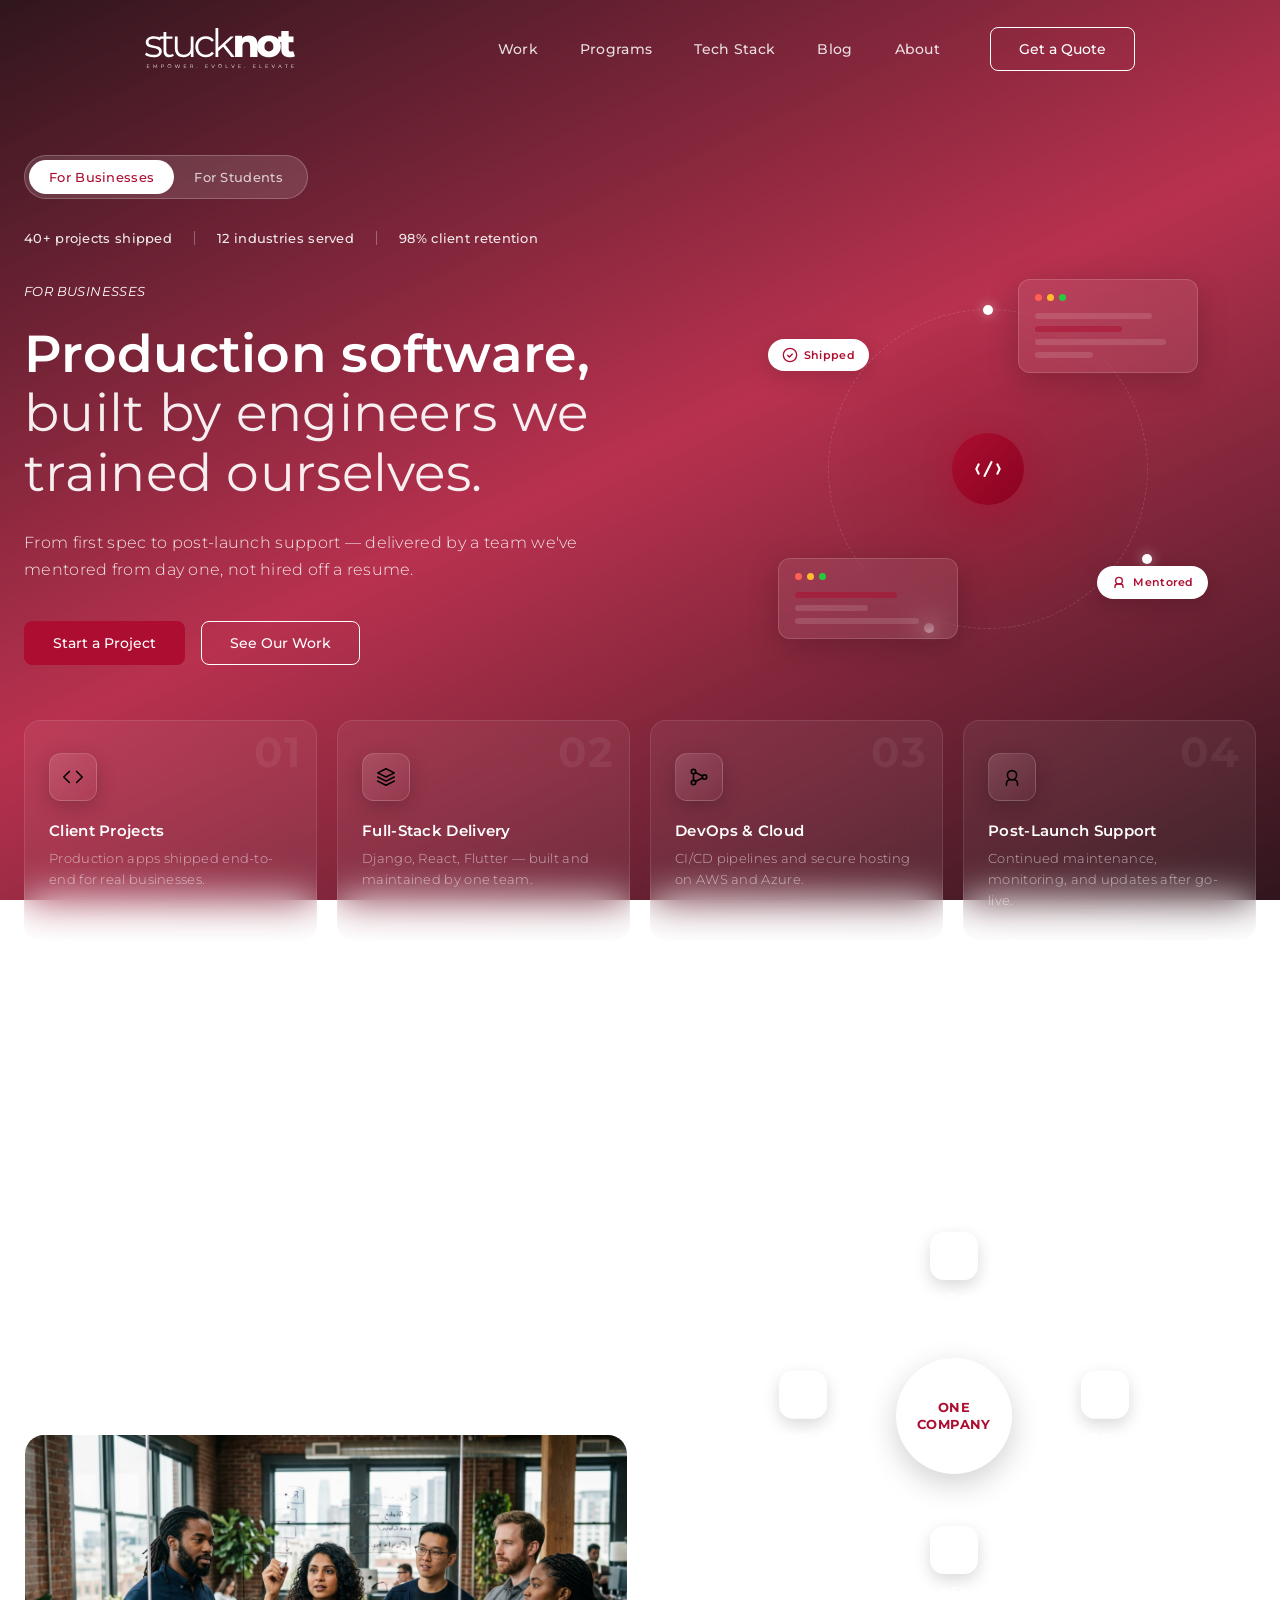
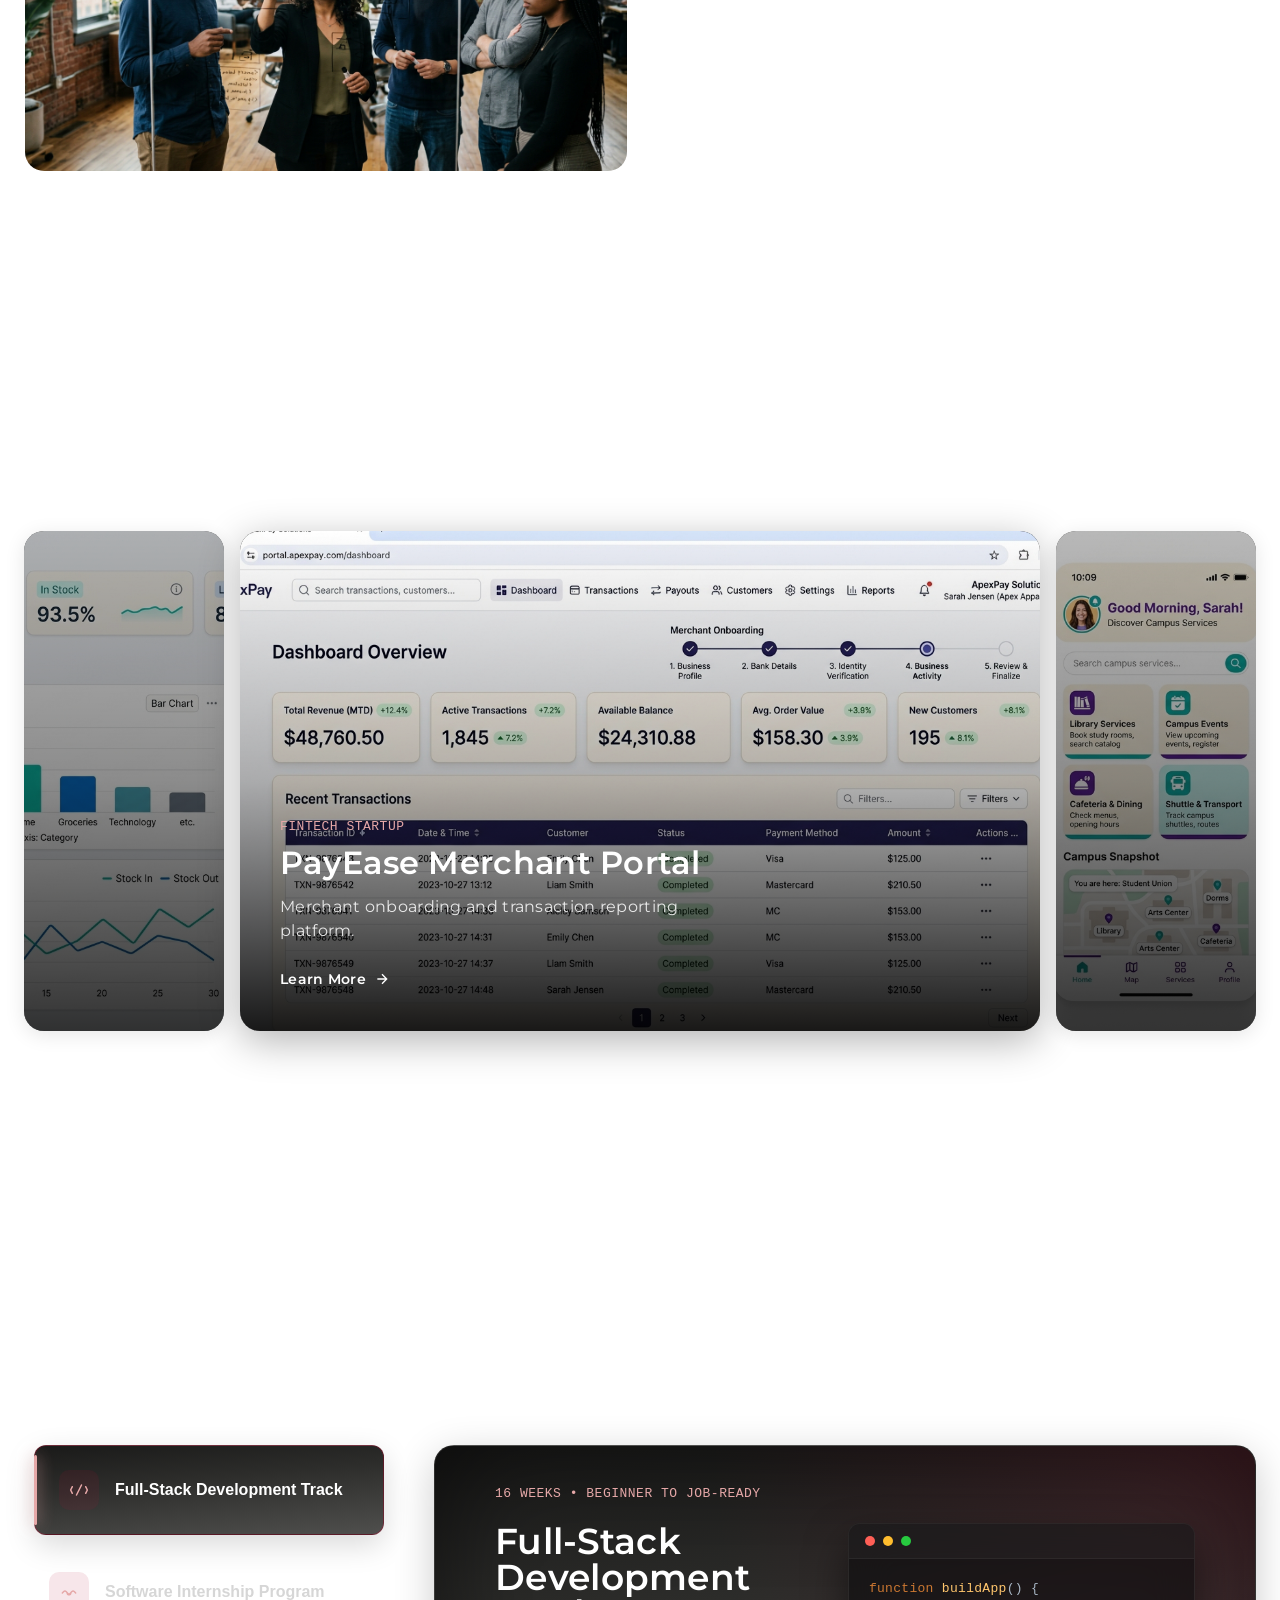
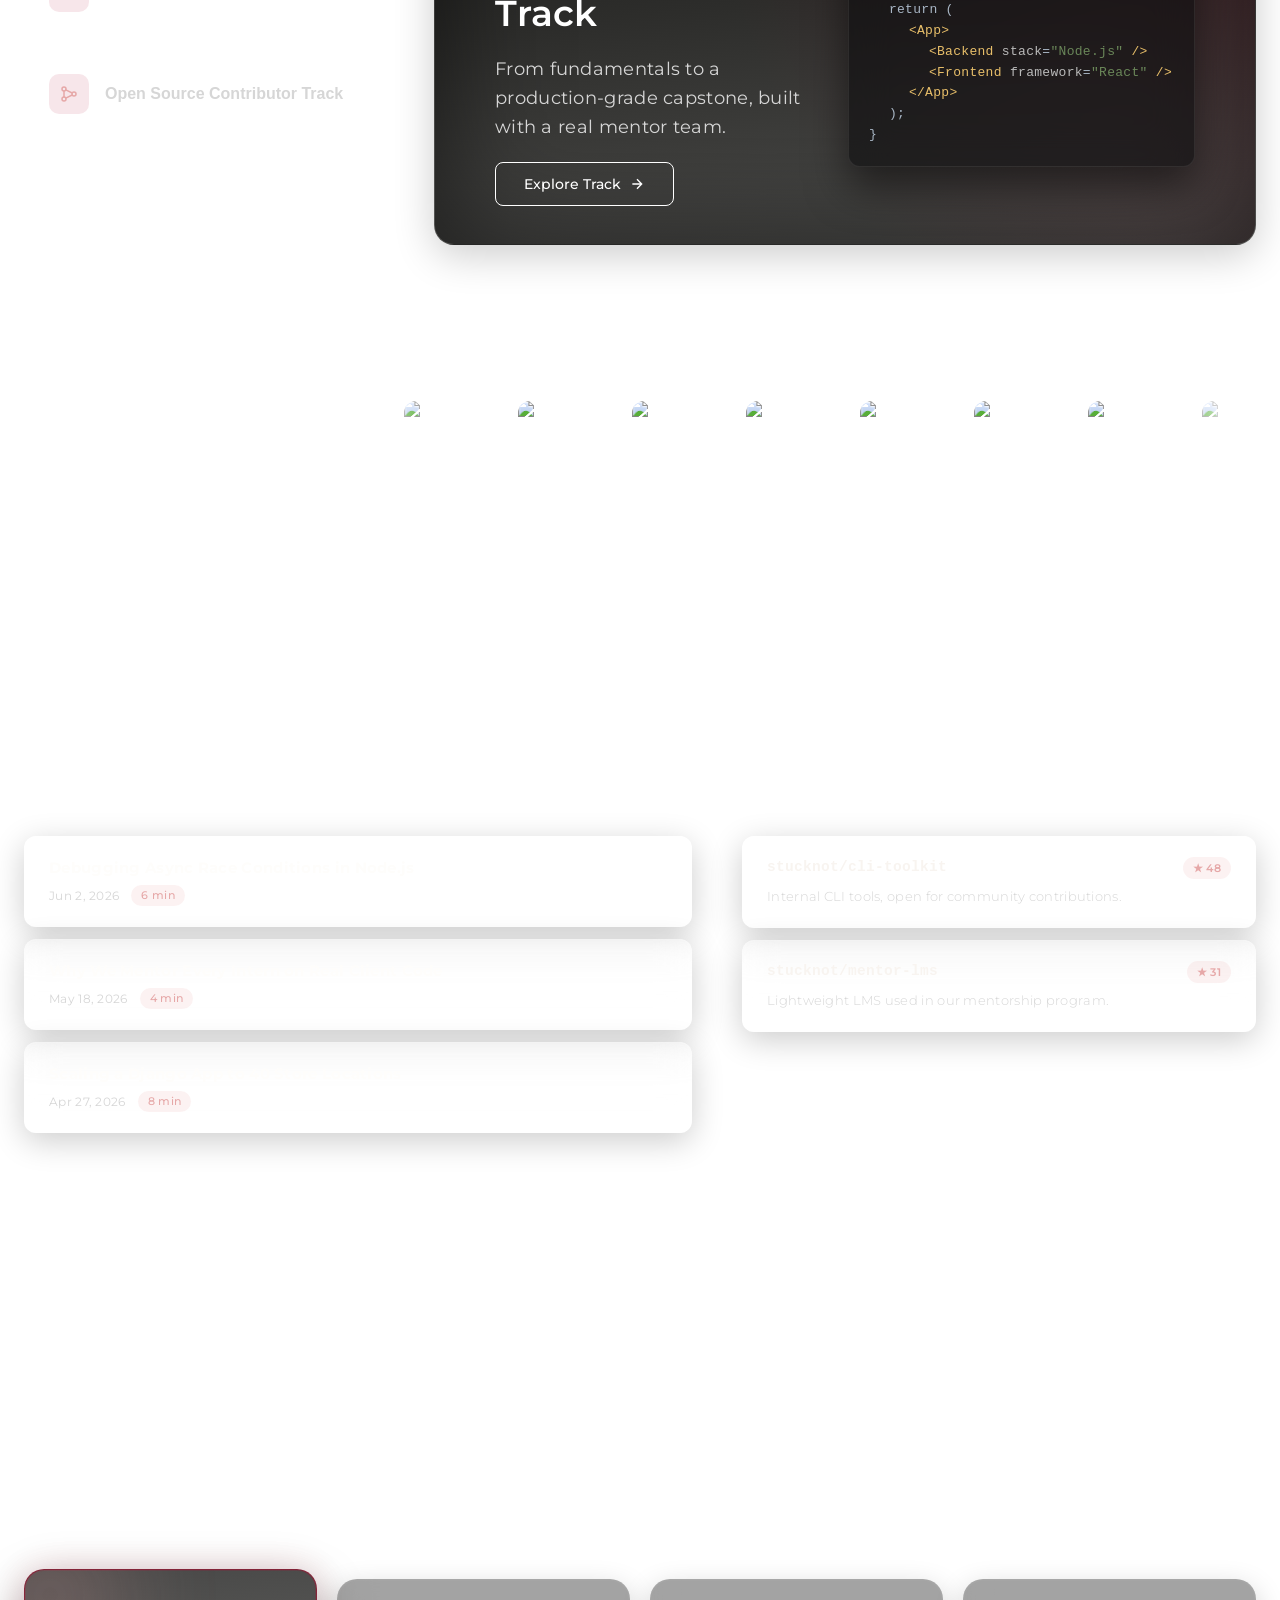
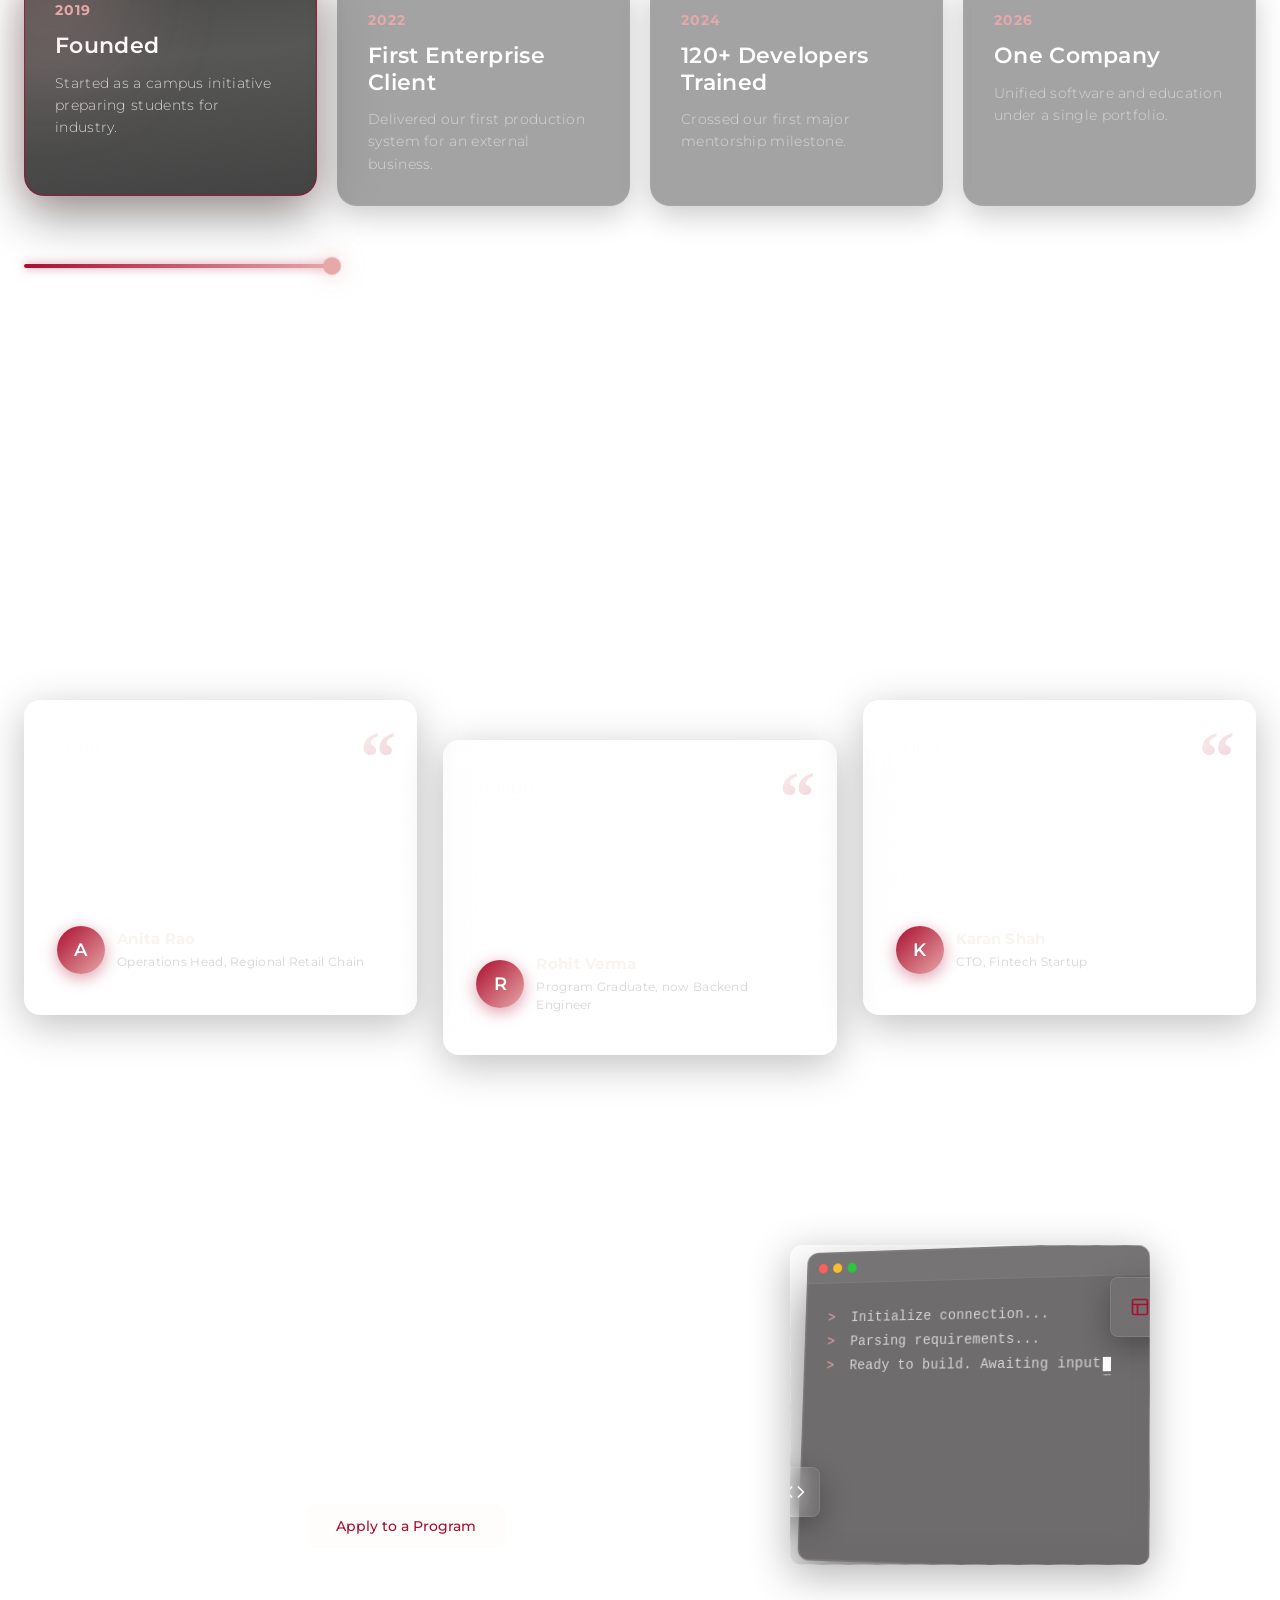
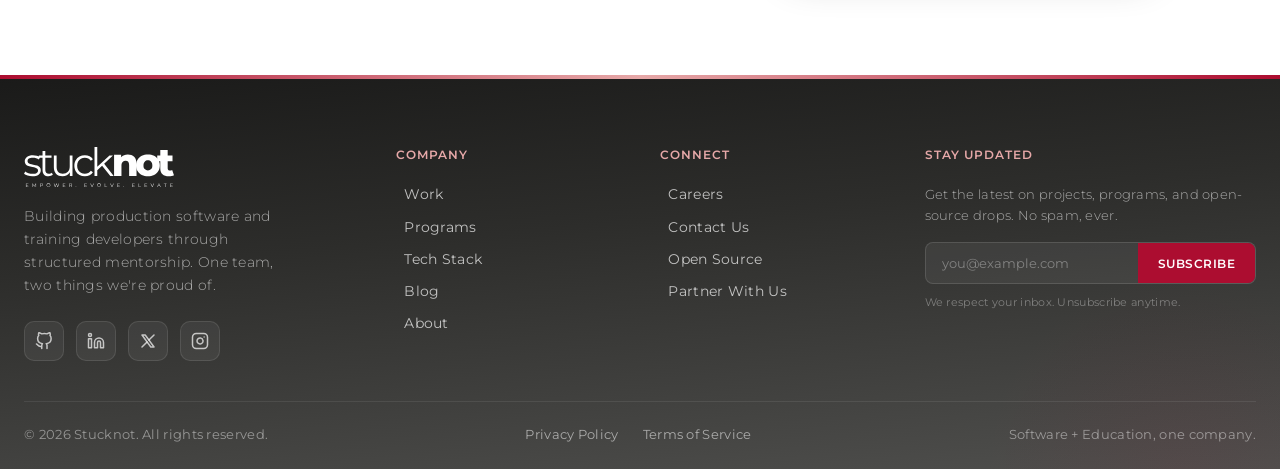
==== commit a7ac653b: "ui enhancements" ====
--- a/index.html
+++ b/index.html
@@ -21,15 +21,22 @@
         <a class="logo-img" aria-label="Stucknot Home">
         </a>
       </div>
-      <ul class="nav-links">
-        <li><a href="#work">Work</a></li>
-        <li><a href="#programs">Programs</a></li>
-        <li><a href="#tech">Tech Stack</a></li>
-        <li><a href="#blog">Blog</a></li>
-        <li><a href="#achievements">About</a></li>
-      </ul>
-      <div class="header-right">
-        <button class="base-button secondary-btn" aria-label="Request a quote">Get a Quote</button>
+      <button class="mobile-menu-btn" aria-label="Open menu" aria-expanded="false" aria-controls="mobile-nav">
+        <span class="hamburger-line"></span>
+        <span class="hamburger-line"></span>
+        <span class="hamburger-line"></span>
+      </button>
+      <div class="header-nav-wrapper" id="mobile-nav">
+        <ul class="nav-links">
+          <li><a href="#work">Work</a></li>
+          <li><a href="#programs">Programs</a></li>
+          <li><a href="#tech">Tech Stack</a></li>
+          <li><a href="#blog">Blog</a></li>
+          <li><a href="#achievements">About</a></li>
+        </ul>
+        <div class="header-right">
+          <button class="base-button secondary-btn" aria-label="Request a quote">Get a Quote</button>
+        </div>
       </div>
     </div>
   </header>
@@ -108,9 +115,7 @@
   </section>
 
   <!-- ============ OUR STORY ============ -->
-  <section class="our-story section decor-host">
-    <div class="decor-ring"></div>
-    <div class="decor-glow"></div>
+  <section class="our-story section">
     <div class="container">
       <div class="our-story-bento reveal">
         <!-- Main Text Card -->
@@ -207,9 +212,7 @@
   </section>
 
   <!-- ============ FEATURED WORK ============ -->
-  <section class="section decor-host" id="work">
-    <div class="decor-ring"></div>
-    <div class="decor-glow"></div>
+  <section class="section" id="work">
     <div class="container">
       <span class="section-eyebrow">FEATURED WORK</span>
       <h2 class="section-heading">Real projects, real businesses.</h2>
@@ -218,9 +221,7 @@
   </section>
 
   <!-- ============ PROGRAMS ============ -->
-  <section class="section programs decor-host" id="programs">
-    <div class="decor-ring"></div>
-    <div class="decor-glow"></div>
+  <section class="section programs" id="programs">
     <div class="container reveal">
       <span class="section-eyebrow">PROGRAMS</span>
       <h2 class="section-heading">Structured paths, not loose tutorials.</h2>
@@ -229,22 +230,18 @@
   </section>
 
   <!-- ============ TECH STACK ============ -->
-  <section class="section tech-section decor-host" id="tech">
-    <div class="decor-ring"></div>
-    <div class="decor-glow"></div>
+  <section class="section tech-section" id="tech">
     <div class="container reveal tech-flex-container">
       <div class="tech-text-wrap">
         <span class="section-eyebrow">OUR TECH STACK</span>
-        <h2 class="section-heading" style="margin-bottom: 0; font-size: 24px;">Built with tools that scale.</h2>
+        <h2 class="section-heading tech-heading-compact">Built with tools that scale.</h2>
       </div>
       <div class="tech-marquee-wrapper" id="tech-marquee"></div>
     </div>
   </section>
 
   <!-- ============ OPEN SOURCE & BLOG ============ -->
-  <section class="section oss-blog decor-host" id="blog">
-    <div class="decor-ring"></div>
-    <div class="decor-glow"></div>
+  <section class="section oss-blog" id="blog">
     <div class="container reveal">
       <span class="section-eyebrow">BUILDING IN PUBLIC</span>
       <h2 class="section-heading">Technical writing and open source.</h2>
@@ -262,9 +259,7 @@
   </section>
 
   <!-- ============ ACHIEVEMENTS ============ -->
-  <section class="section achievements decor-host" id="achievements">
-    <div class="decor-ring"></div>
-    <div class="decor-glow"></div>
+  <section class="section achievements" id="achievements">
     <div class="container reveal">
       <span class="section-eyebrow">ACHIEVEMENTS</span>
       <h2 class="section-heading">A track record, not just a promise.</h2>
@@ -273,9 +268,7 @@
   </section>
 
   <!-- ============ TESTIMONIALS ============ -->
-  <section class="section testimonial decor-host">
-    <div class="decor-ring"></div>
-    <div class="decor-glow"></div>
+  <section class="section testimonial">
     <div class="container reveal">
       <span class="section-eyebrow">TESTIMONIALS</span>
       <h2 class="section-heading">From clients and graduates alike.</h2>
@@ -300,7 +293,26 @@
         </div>
       </div>
       <div class="contact-illustration">
-        <img src="images/contact-partnership.png" alt="Partnership illustration" loading="lazy" decoding="async">
+        <div class="command-center-visual">
+          <div class="cc-window">
+            <div class="cc-header">
+              <span class="cc-dot close"></span>
+              <span class="cc-dot min"></span>
+              <span class="cc-dot max"></span>
+            </div>
+            <div class="cc-body">
+              <div class="cc-line"><span class="cc-prompt">&gt;</span> Initialize connection...</div>
+              <div class="cc-line delay-1"><span class="cc-prompt">&gt;</span> Parsing requirements...</div>
+              <div class="cc-line delay-2"><span class="cc-prompt">&gt;</span> Ready to build. Awaiting input<span class="cc-cursor">_</span></div>
+            </div>
+          </div>
+          <div class="cc-fragment frag-1">
+            <svg viewBox="0 0 24 24" width="20" height="20" stroke="var(--maroon)" stroke-width="2" fill="none" stroke-linecap="round" stroke-linejoin="round"><rect x="3" y="3" width="18" height="18" rx="2" ry="2"></rect><line x1="3" y1="9" x2="21" y2="9"></line><line x1="9" y1="21" x2="9" y2="9"></line></svg>
+          </div>
+          <div class="cc-fragment frag-2">
+            <svg viewBox="0 0 24 24" width="20" height="20" stroke="var(--white)" stroke-width="2" fill="none" stroke-linecap="round" stroke-linejoin="round"><polyline points="16 18 22 12 16 6"></polyline><polyline points="8 6 2 12 8 18"></polyline></svg>
+          </div>
+        </div>
       </div>
     </div>
   </section>
--- a/style.css
+++ b/style.css
@@ -21,6 +21,7 @@
   --charcoal: #4F4F4D;
   --black: #000000;
   --silver: #D6D6D6;
+  --font-mono: ui-monospace, SFMono-Regular, Menlo, Monaco, Consolas, "Liberation Mono", "Courier New", monospace;
 
   /* Hero Gradient Colors */
   --bg-gradient-start: rgba(30, 2, 10, 0.92);
@@ -50,22 +51,6 @@
   --transition-fast: 0.2s var(--ease-out);
 }
 
-/* Global Reveal Animations */
-.reveal {
-  opacity: 0;
-  transform: translateY(30px);
-  transition: opacity 0.8s var(--ease-out), transform 0.8s var(--ease-out);
-}
-
-.reveal.visible {
-  opacity: 1;
-  transform: translateY(0);
-}
-
-.reveal-stagger-1 { transition-delay: 0.1s; }
-.reveal-stagger-2 { transition-delay: 0.2s; }
-.reveal-stagger-3 { transition-delay: 0.3s; }
-.reveal-stagger-4 { transition-delay: 0.4s; }
 
 /* ---------- 2. RESET & BODY (Exact Hero Gradient) ---------- */
 *,
@@ -138,29 +123,6 @@
   z-index: 1;
 }
 
-/* Decorative ring & glow overlays across sections */
-.decor-host {
-  position: relative;
-  overflow: hidden;
-}
-
-.decor-host .container {
-  position: relative;
-  z-index: 1;
-}
-
-.decor-ring {
-  display: none; /* Removed as per user request to clean up background cuts */
-}
-
-.decor-glow {
-  display: none; /* Removed as per user request */
-}
-
-/* Section Dividers */
-.section-divider {
-  display: none; /* Removed weird horizontal cuts between sections */
-}
 
 /* ---------- 3. SHARED TYPOGRAPHY (Light on Hero Gradient) ---------- */
 .section-eyebrow {
@@ -278,6 +240,8 @@
 .reveal-stagger-6 { transition-delay: .6s; }
 
 /* ---------- 6. HEADER ---------- */
+.mobile-menu-btn { display: none; }
+.header-nav-wrapper { display: flex; align-items: center; gap: 34px; }
 .header {
   position: fixed;
   top: 0;
@@ -293,7 +257,7 @@
 .tech-section {
   padding: 30px 0;
   overflow: hidden;
-  background: rgba(255,255,255,0.02); /* Subtle separation */
+  background: rgba(255,255,255,0.02);
   border-top: 1px solid rgba(255,255,255,0.05);
   border-bottom: 1px solid rgba(255,255,255,0.05);
 }
@@ -308,6 +272,11 @@
 .tech-text-wrap {
   flex-shrink: 0;
   max-width: 280px;
+}
+
+.tech-heading-compact {
+  margin-bottom: 0;
+  font-size: 24px;
 }
 
 .tech-marquee-wrapper {
@@ -324,19 +293,25 @@
   display: flex;
   align-items: center;
   gap: 60px;
-  animation: marquee 35s linear infinite;
+  animation: tech-marquee-scroll 35s linear infinite;
   padding-left: 60px;
 }
 
+.tech-marquee-track:hover {
+  animation-play-state: paused;
+}
+
 .tech-icon-img {
-  width: 36px; /* Shrink icons slightly to save space */
-  height: 36px;
-  opacity: 0.8;
-  transition: opacity 0.3s;
+  width: 54px;
+  height: 84px; /* Using 64x64 for square skillicons */
+  flex-shrink: 0;
+  transition: transform 0.3s ease;
+  border-radius: 12px;
+  opacity: 1;
 }
 
 .tech-icon-img:hover {
-  opacity: 1;
+  transform: scale(1.15) translateY(-4px);
 }
 
 @media (max-width: 992px) {
@@ -350,10 +325,27 @@
   }
 }
 
+.header {
+  position: fixed;
+  top: 10px;
+  left: 50%;
+  transform: translateX(-50%);
+  width: 95%;
+  max-width: 1100px;
+  z-index: 999;
+  padding: 16px 30px;
+  border-radius: 50px;
+  border: 1px solid transparent;
+  transition: padding var(--transition-base), background var(--transition-base),
+    backdrop-filter var(--transition-base), box-shadow var(--transition-base),
+    border var(--transition-base), top var(--transition-base);
+}
+
 .header .container {
   display: flex;
   align-items: center;
   justify-content: space-between;
+  width: 100%;
 }
 
 .logo-img {
@@ -369,14 +361,14 @@
 }
 
 .header.scrolled .logo-img {
-  background: url(images/logo-svg-red.svg) no-repeat;
+  background: url(images/logo-svg-white.svg) no-repeat;
   background-size: 120px;
   height: 34px;
 }
 
 .nav-links {
   display: flex;
-  gap: 34px;
+  gap: 10px;
 }
 
 .nav-links a {
@@ -384,28 +376,19 @@
   font-size: 14px;
   font-weight: 500;
   opacity: .85;
+  padding: 8px 16px;
+  border-radius: 30px;
   position: relative;
-  transition: opacity .2s;
+  transition: all 0.25s ease;
 }
 
 .nav-links a::after {
-  content: "";
-  position: absolute;
-  bottom: -4px;
-  left: 0;
-  width: 0;
-  height: 1.5px;
-  background: var(--white);
-  transition: width var(--transition-base);
-  border-radius: 1px;
+  display: none;
 }
 
 .nav-links a:hover {
   opacity: 1;
-}
-
-.nav-links a:hover::after {
-  width: 100%;
+  background: rgba(255, 255, 255, 0.1);
 }
 
 .header-right {
@@ -415,29 +398,34 @@
 }
 
 .header.scrolled {
-  padding: 10px 0;
-  background:  rgba(255, 255, 255, 0.85);
-  backdrop-filter: blur(20px);
-  -webkit-backdrop-filter: blur(20px);
-  box-shadow: 0 4px 30px rgba(0, 0, 0, 0.08);
+  top: 20px;
+  padding: 12px 24px;
+  background: rgba(15, 10, 12, 0.7);
+  backdrop-filter: blur(24px);
+  -webkit-backdrop-filter: blur(24px);
+  box-shadow: 0 10px 40px rgba(0, 0, 0, 0.6), inset 0 0 0 1px rgba(172, 13, 48, 0.2);
+  border: 1px solid rgba(172, 13, 48, 0.4);
 }
 
 .header.scrolled .nav-links a {
-  color: var(--charcoal);
-}
-
-.header.scrolled .nav-links a::after {
-  background: var(--maroon);
+  color: var(--silver);
+}
+
+.header.scrolled .nav-links a:hover {
+  color: var(--white);
+  background: rgba(172, 13, 48, 0.4);
+  box-shadow: inset 0 0 0 1px rgba(172, 13, 48, 0.8);
 }
 
 .header.scrolled .base-button.secondary-btn {
   border-color: var(--maroon);
-  color: var(--maroon);
+  color: var(--white);
+  background: var(--maroon);
 }
 
 .header.scrolled .base-button.secondary-btn:hover {
-  background: var(--maroon);
-  color: var(--white);
+  background: var(--rose);
+  border-color: var(--rose);
 }
 
 /* ---------- 7. HERO SECTION ---------- */
@@ -1134,19 +1122,6 @@
 .node-bottom { bottom: -14px; left: 50%; transform: translateX(-50%); }
 .node-left { top: 50%; left: -46px; transform: translateY(-50%); }
 
-/* Section Illustrations */
-.section-illustration {
-  width: 100%;
-  max-width: 560px;
-  border-radius: var(--radius-md);
-  box-shadow: var(--card-shadow);
-  overflow: hidden;
-}
-.section-illustration img {
-  width: 100%;
-  height: auto;
-  display: block;
-}
 .contact-illustration {
   max-width: 360px;
   border-radius: var(--radius-md);
@@ -1228,6 +1203,7 @@
 }
 
 .collapsed-title {
+  display: none;
   color: var(--white);
   font-weight: 600;
   font-size: 20px;
@@ -1308,13 +1284,23 @@
 @media (max-width: 992px) {
   .h-accordion-grid {
     flex-direction: column;
-    height: 800px;
+    height: 700px;
+  }
+  .work-card-collapsed {
+    align-items: center;
+    padding-bottom: 0;
   }
   .collapsed-title {
     transform: none;
     padding-bottom: 0;
     align-self: center;
-    margin-bottom: 20px;
+    margin-bottom: 0;
+  }
+  .work-card-expanded {
+    padding: 24px;
+  }
+  .work-card-title {
+    font-size: 24px;
   }
 }
 
@@ -1357,6 +1343,19 @@
   color: var(--white);
   box-shadow: 0 10px 30px rgba(0,0,0,0.15);
   transform: translateX(10px);
+  position: relative;
+}
+
+.program-tab-btn.active::before {
+  content: '';
+  position: absolute;
+  left: -1px;
+  top: 10%;
+  bottom: 10%;
+  width: 3px;
+  background: var(--rose);
+  border-radius: 3px;
+  box-shadow: 0 0 15px var(--rose);
 }
 
 .tab-icon {
@@ -1406,7 +1405,184 @@
   pointer-events: none;
   transition: opacity 0.4s ease, transform 0.4s ease;
   display: flex;
+  flex-direction: row;
+  align-items: center;
+  justify-content: space-between;
+  gap: 40px;
+}
+
+.pane-content-left {
+  padding: auto;
+  
+  flex: 1;
+  max-width: 440px;
+  display: flex;
   flex-direction: column;
+}
+
+.pane-content-right {
+  flex: 1;
+  display: flex;
+  justify-content: flex-end;
+  align-items: center;
+  height: 100%;
+}
+
+/* Custom Visuals: IDE */
+.mock-ide {
+  width: 100%;
+  max-width: 400px;
+  background: rgba(10, 10, 12, 0.6);
+  backdrop-filter: blur(20px);
+  border: 1px solid rgba(255, 255, 255, 0.08);
+  border-radius: 12px;
+  box-shadow: 0 20px 40px rgba(0,0,0,0.5);
+  overflow: hidden;
+  font-family: var(--font-mono);
+  font-size: 13px;
+  line-height: 1.6;
+}
+
+.mock-ide-header {
+  padding: 12px 16px;
+  background: rgba(255, 255, 255, 0.03);
+  border-bottom: 1px solid rgba(255, 255, 255, 0.05);
+  display: flex;
+  gap: 8px;
+}
+
+.mac-dot {
+  width: 10px;
+  height: 10px;
+  border-radius: 50%;
+  background: rgba(255,255,255,0.2);
+}
+.mac-dot:nth-child(1) { background: #ff5f56; }
+.mac-dot:nth-child(2) { background: #ffbd2e; }
+.mac-dot:nth-child(3) { background: #27c93f; }
+
+.mock-ide-body {
+  padding: 20px;
+  color: #a9b7c6;
+}
+
+.code-line {
+  white-space: pre;
+  overflow: hidden;
+  border-right: 2px solid transparent;
+}
+.indent { margin-left: 20px; }
+.indent-2 { margin-left: 40px; }
+.indent-3 { margin-left: 60px; }
+
+.keyword { color: #cc7832; }
+.func { color: #ffc66d; }
+.tag { color: #e8bf6a; }
+.attr { color: #bababa; }
+.string { color: #6a8759; }
+
+.program-tab-pane.active .mock-ide-body .code-line {
+  animation: typing 0.5s steps(30, end) backwards;
+}
+.program-tab-pane.active .mock-ide-body .code-line:nth-child(1) { animation-delay: 0.1s; }
+.program-tab-pane.active .mock-ide-body .code-line:nth-child(2) { animation-delay: 0.6s; }
+.program-tab-pane.active .mock-ide-body .code-line:nth-child(3) { animation-delay: 0.8s; }
+.program-tab-pane.active .mock-ide-body .code-line:nth-child(4) { animation-delay: 1.0s; }
+.program-tab-pane.active .mock-ide-body .code-line:nth-child(5) { animation-delay: 1.2s; }
+.program-tab-pane.active .mock-ide-body .code-line:nth-child(6) { animation-delay: 1.4s; }
+.program-tab-pane.active .mock-ide-body .code-line:nth-child(7) { animation-delay: 1.6s; }
+.program-tab-pane.active .mock-ide-body .code-line:nth-child(8) { animation-delay: 1.8s; }
+
+@keyframes typing {
+  from { max-width: 0; }
+  to { max-width: 100%; }
+}
+
+/* Custom Visuals: Orbital Graph */
+.orbital-graph {
+  position: relative;
+  width: 300px;
+  height: 300px;
+  display: flex;
+  align-items: center;
+  justify-content: center;
+}
+.orbit-center {
+  position: absolute;
+  width: 60px;
+  height: 60px;
+  background: var(--maroon);
+  border: 2px solid var(--rose);
+  border-radius: 50%;
+  display: flex;
+  align-items: center;
+  justify-content: center;
+  color: var(--white);
+  box-shadow: 0 0 30px rgba(172, 13, 48, 0.4);
+  z-index: 10;
+}
+.program-tab-pane.active .orbit-center {
+  animation: pulse-center 3s infinite alternate;
+}
+.orbit-ring {
+  position: absolute;
+  border: 1px dashed rgba(255,255,255,0.15);
+  border-radius: 50%;
+}
+.program-tab-pane.active .orbit-ring {
+  animation: spin linear infinite;
+}
+.ring-1 { width: 120px; height: 120px; animation-duration: 20s; }
+.ring-2 { width: 200px; height: 200px; animation-duration: 35s; animation-direction: reverse; }
+.ring-3 { width: 280px; height: 280px; animation-duration: 50s; }
+
+.orbit-planet {
+  position: absolute;
+  width: 12px;
+  height: 12px;
+  background: var(--rose);
+  border-radius: 50%;
+  box-shadow: 0 0 15px var(--rose);
+  top: -6px;
+  left: 50%;
+  transform: translateX(-50%);
+}
+.p2 { top: auto; bottom: -6px; background: #fff; box-shadow: 0 0 15px #fff; }
+.p3 { top: 50%; left: -6px; transform: translateY(-50%); }
+.p4 { top: 50%; left: auto; right: -6px; transform: translateY(-50%); background: var(--cream); box-shadow: 0 0 15px var(--cream); }
+
+@keyframes spin {
+  100% { transform: rotate(360deg); }
+}
+@keyframes pulse-center {
+  0% { box-shadow: 0 0 20px rgba(172, 13, 48, 0.3); transform: scale(1); }
+  100% { box-shadow: 0 0 50px rgba(172, 13, 48, 0.8); transform: scale(1.1); }
+}
+
+/* Custom Visuals: Contrib Matrix */
+.contrib-matrix {
+  display: grid;
+  grid-template-columns: repeat(12, 1fr);
+  gap: 4px;
+  width: 100%;
+  max-width: 240px;
+}
+.contrib-cell {
+  aspect-ratio: 1;
+  background: var(--maroon);
+  border-radius: 2px;
+  transition: all 0.3s ease;
+}
+.program-tab-pane.active .contrib-cell {
+  animation: flicker 4s infinite alternate;
+}
+.contrib-cell:nth-child(3n) { animation-delay: 0.2s; }
+.contrib-cell:nth-child(5n) { animation-delay: 0.5s; background: var(--rose); }
+.contrib-cell:nth-child(7n) { animation-delay: 1.2s; }
+
+@keyframes flicker {
+  0%, 100% { opacity: 0.1; }
+  50% { opacity: 0.8; }
 }
 
 .program-tab-pane.active {
@@ -1429,7 +1605,7 @@
   font-size: 36px;
   font-weight: 600;
   margin-bottom: 24px;
-  line-height: 1.2;
+  line-height: 1;
 }
 
 .pane-desc {
@@ -1437,15 +1613,20 @@
   font-size: 18px;
   line-height: 1.6;
   max-width: 500px;
-  margin-bottom: 40px;
+  /* margin-bottom: 40px; */
 }
 
 .pane-btn {
-  margin-top: auto;
+  margin-top: 21px;
   align-self: flex-start;
   display: inline-flex;
   align-items: center;
   gap: 8px;
+  transition: all 0.3s ease;
+}
+
+.pane-btn:hover {
+  box-shadow: 0 0 20px rgba(255,255,255,0.15);
 }
 
 @media (max-width: 992px) {
@@ -1455,174 +1636,49 @@
   }
   .programs-tabs-menu {
     flex: auto;
+    flex-direction: row;
+    overflow-x: auto;
+    padding-bottom: 12px;
+    -webkit-overflow-scrolling: touch;
+    scroll-snap-type: x mandatory;
+  }
+  /* Hide scrollbar for a cleaner look */
+  .programs-tabs-menu::-webkit-scrollbar { display: none; }
+  .programs-tabs-menu { -ms-overflow-style: none; scrollbar-width: none; }
+  
+  .program-tab-btn {
+    padding: 16px;
+    flex: 0 0 85%;
+    scroll-snap-align: center;
   }
   .program-tab-btn.active {
-    transform: none;
+    transform: translateY(-4px);
   }
   .programs-tabs-content {
-    min-height: 500px;
+    display: block;
+    min-height: auto;
+    padding: 0;
   }
   .program-tab-pane {
+    position: absolute;
+    inset: 0;
     padding: 30px;
-  }
-}
-
-/* ---------- 9. CARD GRID (Clean Elevated White Cards) ---------- */
-.card-grid {
-  display: grid;
-  grid-template-columns: repeat(3, 1fr);
-  gap: 28px;
-  margin-top: 24px;
-}
-
-#projects-grid.card-grid {
-  align-items: end;
-}
-
-.card {
-  background: var(--cream);
-  border-radius: var(--radius-md);
-  padding: 34px 28px;
-  color: var(--text-dark);
-  position: relative;
-  overflow: hidden;
-  display: flex;
-  flex-direction: column;
-  height: 100%;
-  box-shadow: var(--card-shadow);
-  transition: transform var(--transition-base), box-shadow var(--transition-base);
-}
-
-.card:hover {
-  transform: translateY(-6px);
-  box-shadow: var(--card-shadow-hover);
-}
-
-.card-image {
-  width: 100%;
-  aspect-ratio: 16/9;
-  object-fit: cover;
-  border-radius: var(--radius-sm);
-  margin-bottom: 20px;
-  transition: transform var(--transition-base);
-}
-.card:hover .card-image {
-  transform: scale(1.02);
-}
-
-/* Icon block — gradient maroon header (Programs) */
-.card-icon-block {
-  width: calc(100% + 56px);
-  padding: 28px;
-  background: linear-gradient(135deg, var(--maroon), var(--maroon-dark));
-  color: var(--white);
-  border-radius: var(--radius-md) var(--radius-md) 0 0;
-  margin: -34px -28px 24px -28px;
-  display: flex;
-  justify-content: center;
-  transition: filter var(--transition-base);
-}
-
-.card:hover .card-icon-block {
-  filter: brightness(1.08);
-}
-
-.card-icon-block svg {
-  width: 28px;
-  height: 28px;
-}
-
-/* Icon square — inline icon (Featured Work) */
-.card-icon-square {
-  width: 44px;
-  height: 44px;
-  border-radius: var(--radius-md);
-  background: var(--maroon);
-  display: flex;
-  align-items: center;
-  justify-content: center;
-  margin-bottom: 18px;
-  box-shadow: 0 6px 16px rgba(172, 13, 48, 0.25);
-  flex-shrink: 0;
-  transition: transform var(--transition-base), box-shadow var(--transition-base);
-}
-
-.card:hover .card-icon-square {
-  transform: scale(1.1);
-  box-shadow: 0 8px 24px rgba(172, 13, 48, 0.35);
-}
-
-.card-icon-square svg {
-  width: 19px;
-  height: 19px;
-}
-
-/* Card content */
-.card-accent {
-  height: 3px;
-  background: var(--maroon);
-  border-radius: 3px;
-  width: 36px;
-  margin-bottom: 20px;
-  flex-shrink: 0;
-  transition: width var(--transition-base);
-}
-
-.card:hover .card-accent {
-  width: 52px;
-}
-
-.card-heading {
-  font-size: 16px;
-  font-weight: 600;
-  margin-bottom: 10px;
-  color: var(--black);
-}
-
-.card-meta {
-  font-size: 12px;
-  color: var(--silver);
-  font-weight: 500;
-  margin-bottom: 10px;
-  letter-spacing: .3px;
-}
-
-.card-text {
-  font-size: 13.5px;
-  line-height: 1.5;
-  color: var(--charcoal);
-  font-weight: 300;
-  margin-bottom: 20px;
-  flex-grow: 1;
-}
-
-.program-btn {
-  width: 100%;
-  margin-top: auto;
-}
-
-.tag-row {
-  display: flex;
-  flex-wrap: wrap;
-  gap: 8px;
-  margin-top: auto;
-}
-
-.tag {
-  font-size: 11px;
-  font-weight: 500;
-  color: var(--maroon);
-  background: rgba(230, 168, 168, 0.2);
-  padding: 4px 12px;
-  border-radius: var(--radius-full);
-  letter-spacing: .2px;
-  transition: background var(--transition-base), color var(--transition-base);
-}
-
-.tag:hover {
-  background: var(--maroon);
-  color: var(--white);
-}
+    flex-direction: column;
+    align-items: flex-start;
+  }
+  .program-tab-pane.active {
+    position: relative;
+  }
+  .pane-content-right {
+    margin-top: 40px;
+    width: 100%;
+    justify-content: center;
+  }
+  .mock-ide, .contrib-matrix {
+    max-width: 100%;
+  }
+}
+
 
 /* ---------- 10. BLOG & OPEN SOURCE ---------- */
 .oss-blog-inner {
@@ -1678,7 +1734,7 @@
   font-size: 15px;
   font-weight: 700;
   margin-bottom: 6px;
-  color: var(--rose);
+  color: var(--cream);
 }
 
 .blog-card-meta {
@@ -1748,7 +1804,7 @@
   font-family: 'Courier New', Courier, monospace;
   font-size: 14.5px;
   font-weight: 700;
-  color: var(--rose);
+  color: var(--cream-warm);
 }
 
 .repo-stars-badge {
@@ -1768,42 +1824,6 @@
   line-height: 1.5;
 }
 
-/* Tech Marquee */
-.tech-marquee-wrapper {
-  overflow: hidden;
-  position: relative;
-  width: 100%;
-  margin-top: 40px;
-  display: flex;
-  align-items: center;
-  mask-image: linear-gradient(to right, rgba(0,0,0,0) 0%, rgba(0,0,0,1) 15%, rgba(0,0,0,1) 85%, rgba(0,0,0,0) 100%);
-  -webkit-mask-image: linear-gradient(to right, rgba(0,0,0,0) 0%, rgba(0,0,0,1) 15%, rgba(0,0,0,1) 85%, rgba(0,0,0,0) 100%);
-}
-
-.tech-marquee-track {
-  display: flex;
-  gap: 40px;
-  width: max-content;
-  animation: tech-marquee-scroll 25s linear infinite;
-}
-
-.tech-marquee-track:hover {
-  animation-play-state: paused;
-}
-
-.tech-icon-img {
-  width: 64px;
-  height: 84px;
-  flex-shrink: 0;
-  transition: transform var(--transition-base);
-  border-radius: 12px;
-  opacity: 1; /* Removed lower opacity as it caused blurriness */
-}
-
-.tech-icon-img:hover {
-  transform: scale(1.15) translateY(-4px);
-}
-
 @keyframes tech-marquee-scroll {
   0% { transform: translateX(0); }
   100% { transform: translateX(calc(-50% - 20px)); }
@@ -1826,27 +1846,59 @@
 
 .stepper-card {
   flex: 1;
-  background: linear-gradient(175deg, rgba(26,26,25,0.9) 0%, rgba(45,45,43,0.9) 40%, rgba(20,20,20,0.9) 100%);
-  border: 1px solid rgba(255,255,255,0.05);
+  background: rgba(25, 25, 25, 0.4);
+  backdrop-filter: blur(15px);
+  border: 1px solid rgba(255, 255, 255, 0.05);
   border-radius: 20px;
   padding: 30px;
   display: flex;
   flex-direction: column;
   position: relative;
-  opacity: 0.5;
-  transform: translateY(10px);
+  opacity: 0.6;
+  transform: translateY(0);
   transition: all 0.4s cubic-bezier(0.25, 1, 0.5, 1);
   cursor: pointer;
-  box-shadow: 0 4px 15px rgba(0,0,0,0.1);
+  box-shadow: inset 0 0 0 1px rgba(255,255,255,0.02), 0 10px 30px rgba(0,0,0,0.2);
   min-height: 220px;
+  overflow: hidden;
+}
+
+.stepper-card::before {
+  content: '';
+  position: absolute;
+  top: -50px;
+  left: -50px;
+  width: 150px;
+  height: 150px;
+  background: var(--rose);
+  border-radius: 50%;
+  filter: blur(50px);
+  opacity: 0;
+  transition: opacity 0.5s ease;
+  pointer-events: none;
+}
+
+.stepper-card:hover {
+  opacity: 0.8;
+  transform: translateY(-5px);
+  border-color: rgba(255,255,255,0.15);
+  box-shadow: inset 0 0 0 1px rgba(255,255,255,0.05), 0 15px 40px rgba(0,0,0,0.3);
+}
+
+.stepper-card:hover::before {
+  opacity: 0.1;
 }
 
 .stepper-card.active {
   opacity: 1;
   transform: translateY(-10px);
-  border-color: rgba(172, 13, 48, 0.5);
-  box-shadow: 0 15px 35px rgba(0,0,0,0.25);
-  background: linear-gradient(175deg, #1a1a19 0%, #2d2d2b 40%, var(--charcoal) 100%);
+  border-color: rgba(172, 13, 48, 0.6);
+  background: linear-gradient(175deg, rgba(26,26,25,0.8) 0%, rgba(45,45,43,0.8) 40%, rgba(20,20,20,0.8) 100%);
+  box-shadow: inset 0 0 0 1px rgba(172, 13, 48, 0.2), 0 20px 50px rgba(0,0,0,0.4), 0 0 40px rgba(172, 13, 48, 0.15);
+}
+
+.stepper-card.active::before {
+  opacity: 0.25;
 }
 
 .stepper-year {
@@ -2020,7 +2072,7 @@
   font-weight: 600;
   letter-spacing: .6px;
   text-transform: uppercase;
-  color: var(--rose);
+  color: var(--cream);
   display: inline-block;
   margin-bottom: 16px;
   align-self: flex-start;
@@ -2065,7 +2117,7 @@
 .testimonial-name {
   font-size: 14.5px;
   font-weight: 700;
-  color: var(--rose);
+  color: var(--cream-warm);
 }
 
 .testimonial-role {
@@ -2081,10 +2133,10 @@
 
 .contact-inner {
   display: flex;
-  justify-content: space-between;
+  justify-content: center;
   align-items: center;
   flex-wrap: wrap;
-  gap: 60px;
+  gap: 100px;
 }
 
 .contact-left {
@@ -2390,20 +2442,6 @@
   to { opacity: 1; transform: translateY(0); }
 }
 
-@keyframes slowSpin {
-  from { transform: rotate(0deg); }
-  to { transform: rotate(360deg); }
-}
-
-@keyframes gentlePulse {
-  0%, 100% { opacity: .7; transform: scale(1); }
-  50% { opacity: 1; transform: scale(1.05); }
-}
-
-@keyframes centerPulse {
-  0%, 100% { box-shadow: 0 10px 30px rgba(0,0,0,0.18); }
-  50% { box-shadow: 0 10px 40px rgba(172,13,48,0.3); }
-}
 
 /* ---------- 16. RESPONSIVE ---------- */
 
@@ -2490,6 +2528,9 @@
   .testimonial-grid {
     grid-template-columns: repeat(2, 1fr);
   }
+  .testimonial-card:nth-child(2) {
+    margin-top: 0;
+  }
   .tech-icon-img {
     width: 54px;
     height: 54px;
@@ -2498,8 +2539,72 @@
 
 /* ---- Tablet portrait ---- */
 @media (max-width: 900px) {
-  .header .nav-links { display: none; }
-  .header-right .secondary-btn { font-size: 13px; padding: 0 20px; height: 40px; min-width: auto; }
+  body.menu-open { overflow: hidden; }
+  
+  .header-nav-wrapper {
+    position: fixed;
+    top: 0;
+    right: -100%;
+    width: 280px;
+    height: 100vh;
+    background: var(--cream);
+    flex-direction: column;
+    align-items: flex-start;
+    padding: 80px 30px 40px;
+    transition: right 0.3s ease;
+    z-index: 1000;
+    box-shadow: -5px 0 20px rgba(0,0,0,0.2);
+    gap: 0;
+  }
+  .header-nav-wrapper.open { right: 0; }
+  
+  .mobile-menu-btn {
+    display: flex;
+    flex-direction: column;
+    justify-content: space-between;
+    width: 24px;
+    height: 18px;
+    background: transparent;
+    border: none;
+    cursor: pointer;
+    z-index: 1001;
+    padding: 0;
+  }
+  .hamburger-line {
+    width: 100%;
+    height: 2px;
+    background: var(--white);
+    transition: all 0.3s ease;
+    transform-origin: left center;
+  }
+  .header.scrolled .hamburger-line { background: var(--white); }
+  .mobile-menu-btn.active .hamburger-line { background: var(--maroon); }
+  .mobile-menu-btn.active .hamburger-line:nth-child(1) { transform: rotate(45deg); }
+  .mobile-menu-btn.active .hamburger-line:nth-child(2) { opacity: 0; }
+  .mobile-menu-btn.active .hamburger-line:nth-child(3) { transform: rotate(-45deg); }
+
+  .header .nav-links {
+    display: flex;
+    flex-direction: column;
+    gap: 24px;
+    width: 100%;
+    margin-bottom: 40px;
+  }
+  .header .nav-links a { color: var(--black); font-size: 16px; opacity: 1; }
+  .header .nav-links a::after { background: var(--maroon); }
+  
+  .header-right { width: 100%; margin-top: auto; justify-content: stretch; }
+  .header-right .secondary-btn { 
+    width: 100%; 
+    border-color: var(--maroon); 
+    color: var(--maroon);
+    font-size: 14px; 
+    height: 44px; 
+  }
+  .header-right .secondary-btn:hover {
+    background: var(--maroon);
+    color: var(--white);
+  }
 
   .hero-bg { padding: 130px 0 0; min-height: auto; }
   .hero-content-wrapper { flex-direction: column; gap: 30px; }
@@ -2523,45 +2628,36 @@
   .summary-card { padding: 24px 20px 22px; }
   .summary-card-number { font-size: 34px; }
 
-  .our-story-bento { grid-template-columns: repeat(2, 1fr); }
-  .bento-image { grid-column: 1 / 3; grid-row: auto; height: 300px; }
-  .bento-text { padding: 0; }
+  .our-story-bento { grid-template-columns: 1fr; gap: 20px; }
+  .bento-text, .bento-image, .bento-flywheel {
+    grid-column: 1 / -1;
+    grid-row: auto;
+  }
+  .bento-image { height: 300px; }
+  .bento-text { padding: 0 20px; }
   .our-story { padding: 140px 0 60px; }
 
-  .programs-bento { grid-template-columns: 1fr; grid-template-rows: auto; }
-  .featured-program { grid-row: auto; }
 
   .oss-blog-inner { grid-template-columns: 1fr; }
   .testimonial-grid { grid-template-columns: 1fr; }
+  .testimonial-card:nth-child(2) { margin-top: 0; }
   .section { padding: 80px 0; }
   .tech-section { padding: 40px 0; }
   .section-heading { font-size: 30px; max-width: 100%; }
 
-  .flywheel-wrap { display: none; }
-  .flywheel-fallback {
-    display: grid;
-    grid-template-columns: 1fr 1fr;
-    gap: 24px;
-    margin-top: 30px;
-  }
-  .flywheel-fallback-item { text-align: center; }
-  .flywheel-fallback-item .node-icon {
-    width: 44px; height: 44px; border-radius: 12px;
-    background: var(--maroon); display: flex;
-    align-items: center; justify-content: center;
-    margin: 0 auto 10px;
-  }
-  .flywheel-fallback-item .node-icon svg { width: 18px; height: 18px; }
-  .flywheel-fallback-item .node-label { font-size: 12px; font-weight: 600; color: var(--white); }
-
+  .flywheel-wrap { display: flex; }
+  .flywheel {
+    transform: scale(0.85);
+    transform-origin: center center;
+  }
+  .bento-flywheel {
+    padding: 20px 0;
+  }
   .contact-us { padding: 70px 0; }
   .contact-inner { flex-direction: column; align-items: flex-start; }
   .contact-left { max-width: 100%; }
 
   .contact-illustration { max-width: 100%; margin-top: 20px; }
-
-  .timeline { padding-left: 36px; }
-  .timeline-dot { left: -36px; }
 
   .tech-icon-img { width: 46px; height: 46px; }
   .tech-marquee-track { gap: 30px; }
@@ -2615,7 +2711,13 @@
   .our-story { padding: 100px 0 40px; }
   .our-story-bento { grid-template-columns: 1fr; gap: 16px; }
   .bento-image { grid-column: 1 / 2; height: 200px; }
-  .bento-text { grid-column: 1 / 2; }
+  .bento-text { 
+    grid-column: 1 / 2; 
+    padding: 30px 24px;
+    background: rgba(255, 255, 255, 0.03);
+    border: 1px solid rgba(255, 255, 255, 0.08);
+    border-radius: 20px;
+  }
   .bento-card { padding: 24px; }
   .section { padding: 60px 0; }
   .section-heading { font-size: 26px; }
@@ -2625,7 +2727,6 @@
   .card-heading { font-size: 15px; }
   .card-text { font-size: 13px; }
 
-  .flywheel-fallback { grid-template-columns: 1fr 1fr; gap: 16px; }
 
   .blog-card { padding: 16px 18px; gap: 12px; }
   .blog-card-title { font-size: 13px; }
@@ -2633,11 +2734,6 @@
   .repo-card { padding: 16px 18px; }
   .repo-name { font-size: 12px; }
 
-  .timeline { padding-left: 30px; }
-  .timeline-dot { left: -30px; width: 14px; height: 14px; }
-  .timeline-card { padding: 18px 20px; }
-  .timeline-title { font-size: 15px; }
-  .timeline-desc { font-size: 12.5px; }
 
   .testimonial-card { padding: 24px 20px; }
   .testimonial-quote { font-size: 13px; }
@@ -2657,3 +2753,41 @@
   .footer-newsletter-form { flex-direction: column; }
   .footer-newsletter-btn { padding: 12px; }
 }
+
+/* Additional Mobile Responsive Tweaks for Custom UIs */
+@media (max-width: 540px) {
+  .program-tab-pane { padding: 20px 16px; }
+  .pane-title { font-size: 28px; }
+  .orbital-graph { transform: scale(0.75); transform-origin: center; }
+  .mock-ide { transform: scale(0.85); transform-origin: left center; }
+  .contrib-matrix { transform: scale(0.8); transform-origin: left center; }
+}
+
+@media (max-width: 768px) {
+  .card-grid, .testimonial-grid { grid-template-columns: 1fr; gap: 20px; }
+}
+
+/* ---------- 14. COMMAND CENTER ---------- */
+.command-center-visual { position: relative; width: 100%; max-width: 480px; height: 320px; perspective: 1200px; display: flex; align-items: center; justify-content: center; margin: 0 auto; }
+.cc-window { width: 100%; height: 100%; background: rgba(15, 10, 12, 0.6); backdrop-filter: blur(20px); -webkit-backdrop-filter: blur(20px); border: 1px solid rgba(255, 255, 255, 0.1); border-radius: 12px; box-shadow: 0 30px 60px rgba(0,0,0,0.5), inset 0 0 0 1px rgba(255,255,255,0.05); transform: rotateY(-15deg) rotateX(5deg) translateZ(0); transform-style: preserve-3d; display: flex; flex-direction: column; overflow: hidden; transition: transform 0.5s ease; }
+.cc-window:hover { transform: rotateY(-5deg) rotateX(2deg) translateZ(20px); }
+.cc-header { height: 32px; background: rgba(255, 255, 255, 0.05); border-bottom: 1px solid rgba(255, 255, 255, 0.05); display: flex; align-items: center; padding: 0 12px; gap: 6px; }
+.cc-dot { width: 10px; height: 10px; border-radius: 50%; }
+.cc-dot.close { background: #ff5f56; }
+.cc-dot.min { background: #ffbd2e; }
+.cc-dot.max { background: #27c93f; }
+.cc-body { padding: 24px; flex: 1; font-family: var(--font-mono); font-size: 14px; color: var(--silver); line-height: 1.8; display: flex; flex-direction: column; align-items: flex-start; }
+.cc-prompt { color: var(--rose); margin-right: 8px; }
+.cc-cursor { display: inline-block; width: 8px; height: 14px; background: var(--white); animation: blink 1s step-end infinite; vertical-align: middle; margin-left: 2px; }
+.cc-line { white-space: nowrap; overflow: hidden; animation: typing 1.5s steps(40, end) backwards; max-width: 100%; }
+.cc-line.delay-1 { animation-delay: 1.5s; }
+.cc-line.delay-2 { animation-delay: 3s; }
+.cc-fragment { position: absolute; background: rgba(255, 255, 255, 0.03); backdrop-filter: blur(10px); border: 1px solid rgba(255, 255, 255, 0.1); border-radius: 8px; display: flex; align-items: center; justify-content: center; box-shadow: 0 10px 30px rgba(0,0,0,0.3); transform-style: preserve-3d; animation: float-cc 6s ease-in-out infinite; }
+.frag-1 { width: 60px; height: 60px; top: 10%; right: -20px; animation-delay: 0s; }
+.frag-2 { width: 50px; height: 50px; bottom: 15%; left: -20px; animation-delay: -3s; }
+@keyframes typing { from { max-width: 0; } to { max-width: 100%; } }
+@keyframes blink { 0%, 100% { opacity: 1; } 50% { opacity: 0; } }
+@keyframes float-cc { 0%, 100% { transform: translateY(0) translateZ(40px); } 50% { transform: translateY(-15px) translateZ(40px); } }
+@media (max-width: 768px) { .command-center-visual { perspective: 800px; height: 260px; } .cc-window { transform: rotateY(0) rotateX(0); } .cc-window:hover { transform: rotateY(0) rotateX(0); } .frag-1, .frag-2 { display: none; } }
+
+.collapsed-title { display: none !important; }
